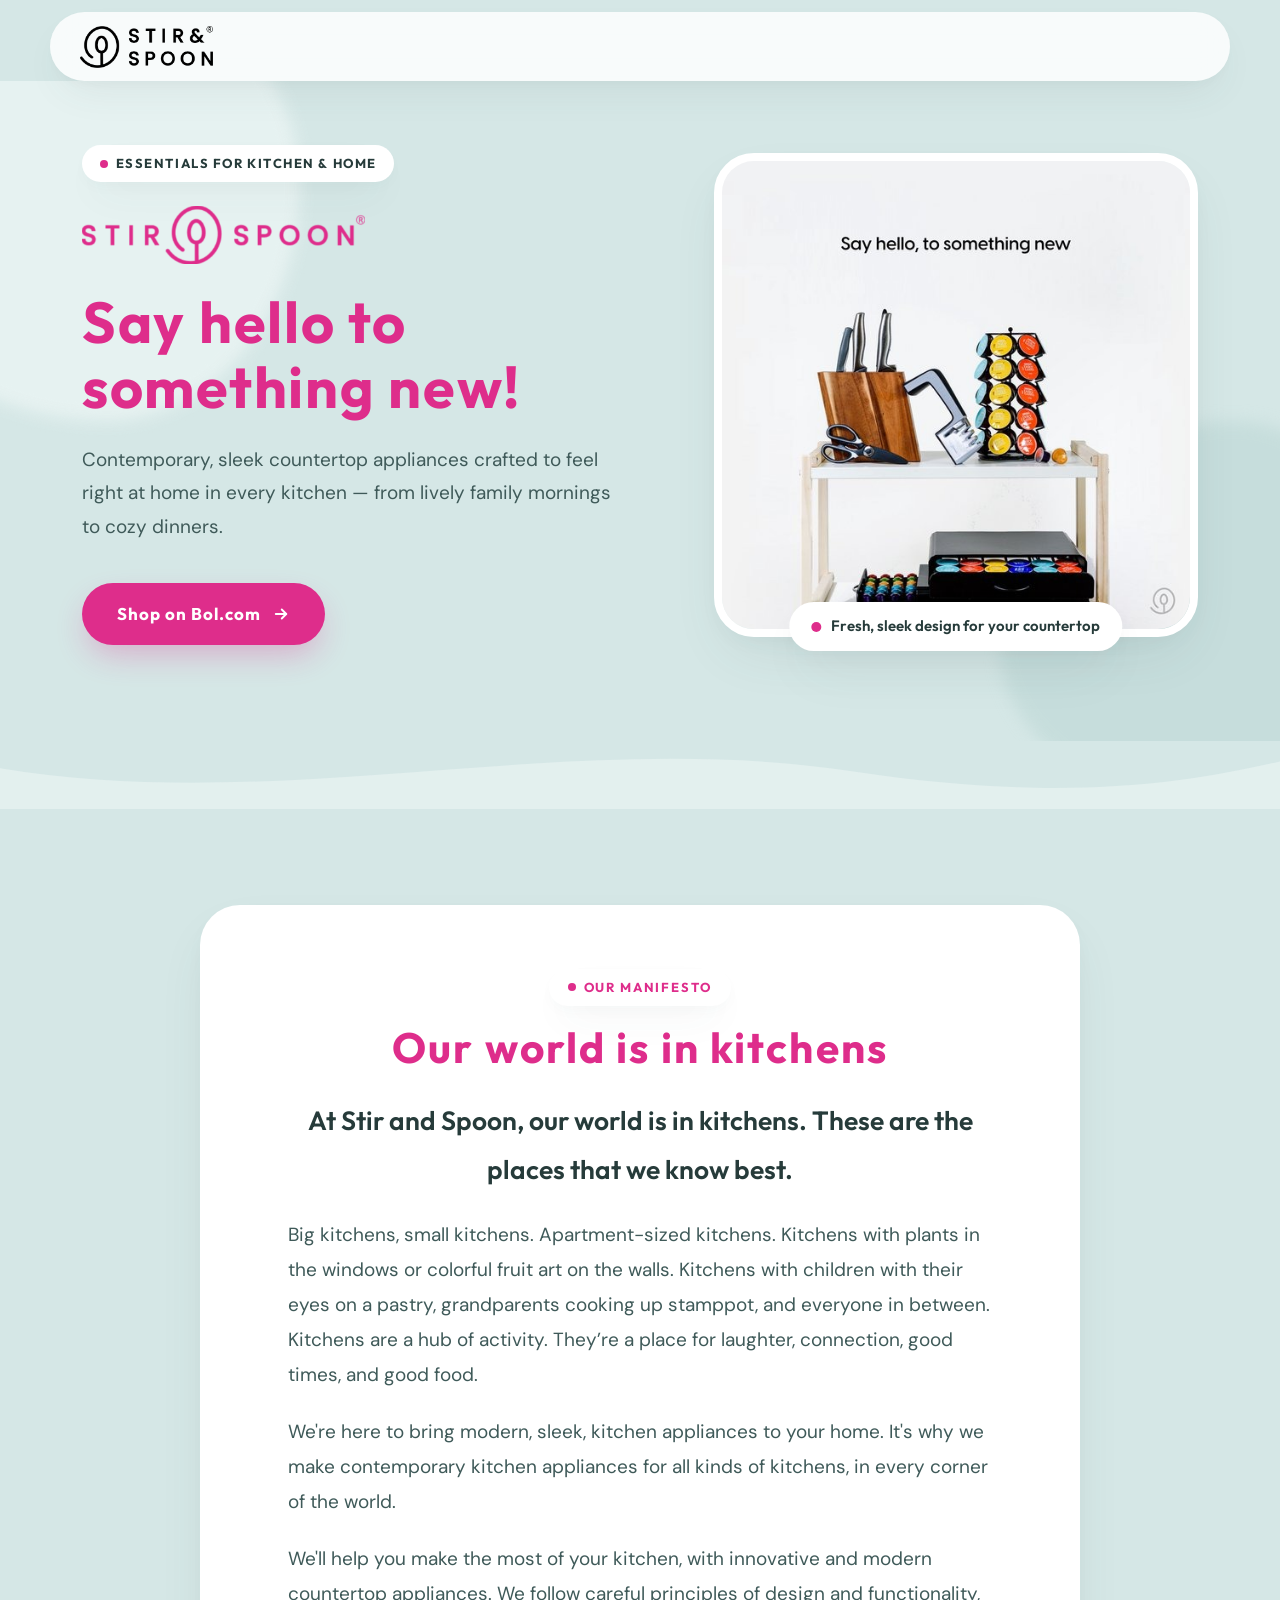
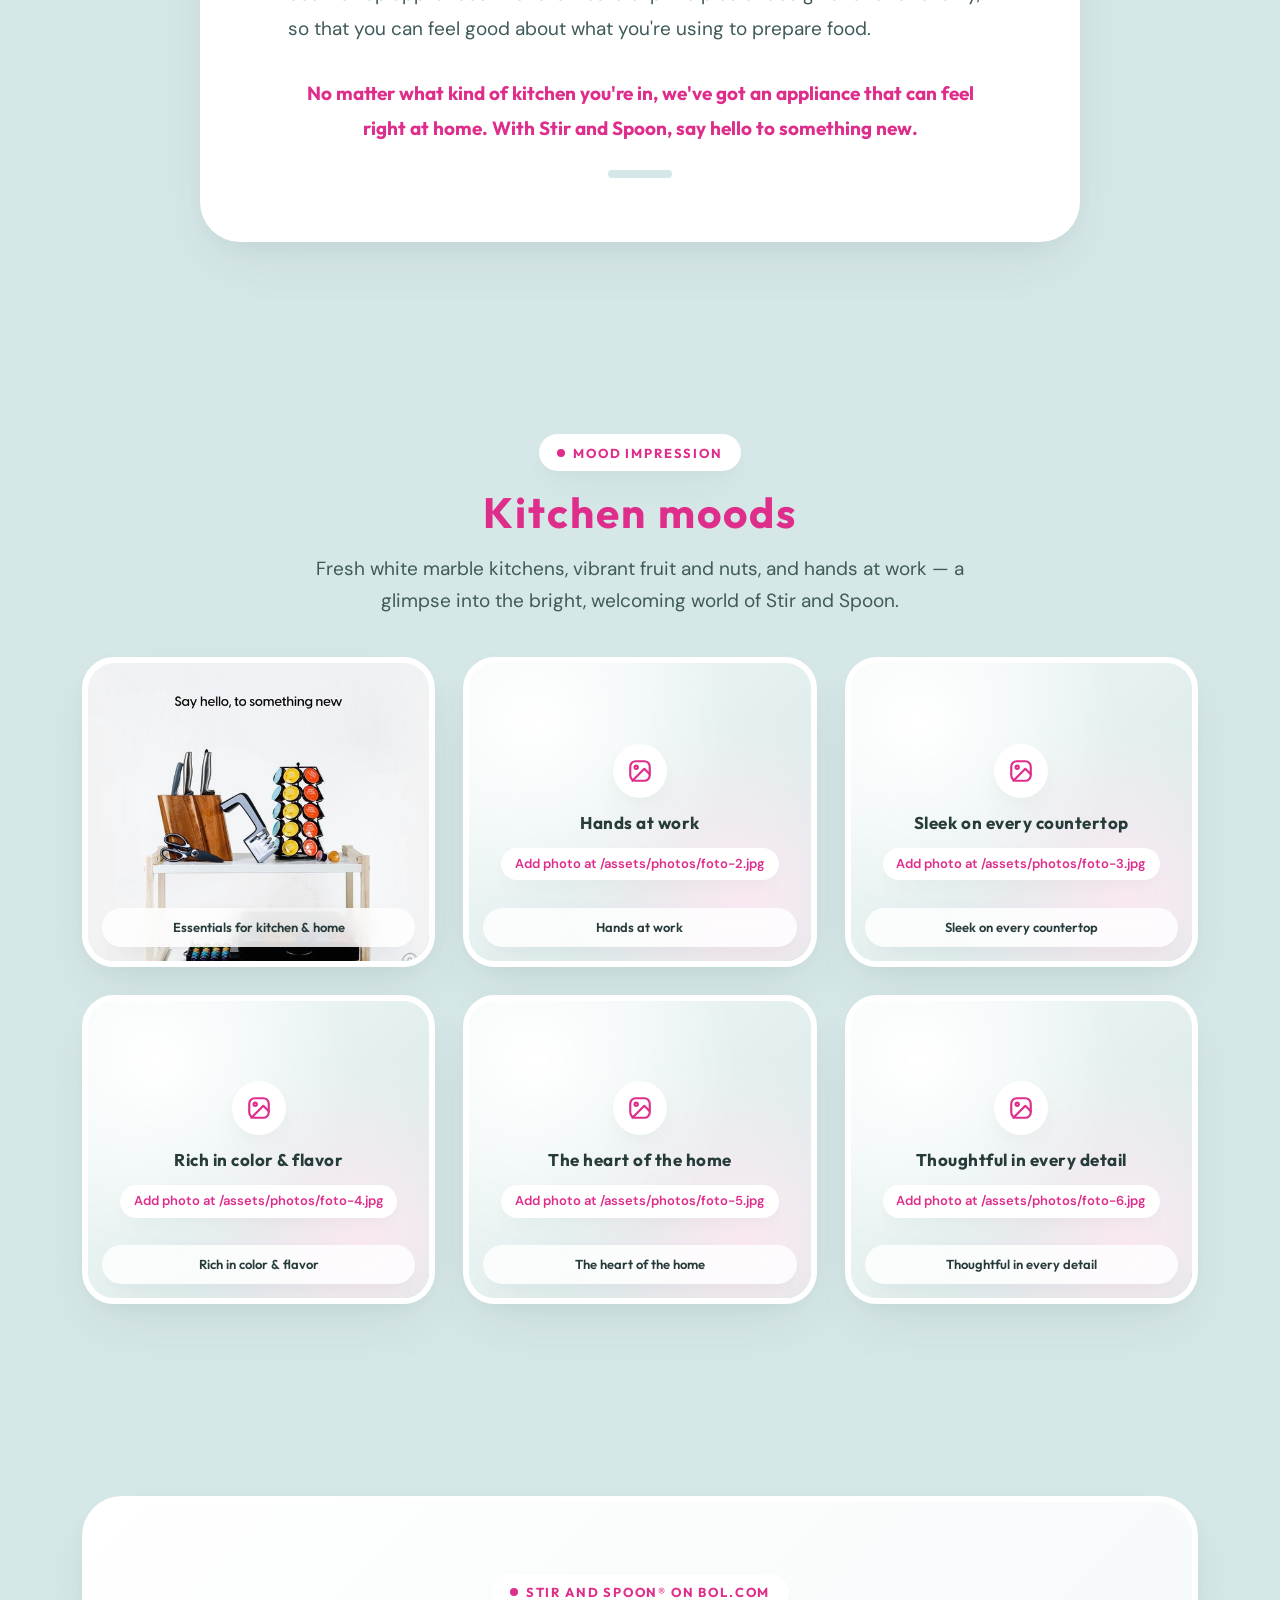
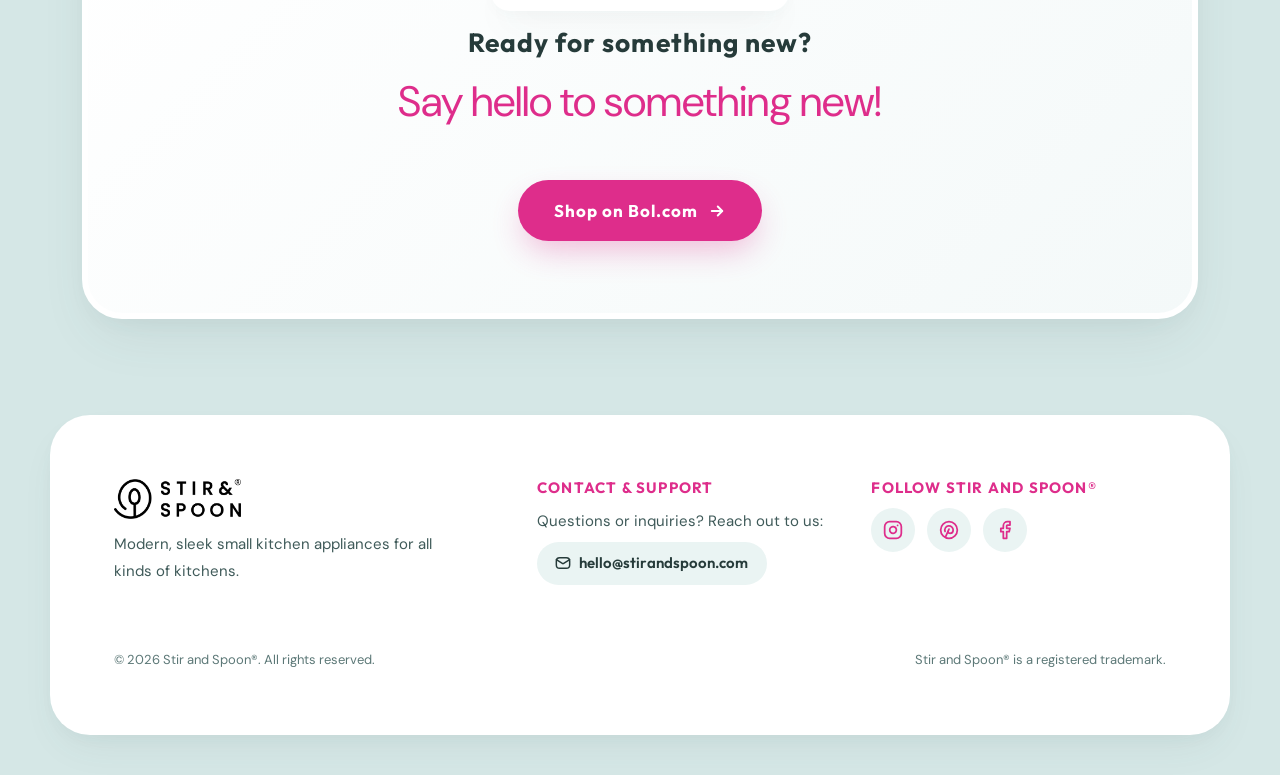
==== index.html @ 63d19459 "Remove Dutch translation and focus on English only" ====
<!DOCTYPE html>
<html lang="en">
<head>
  <meta charset="UTF-8" />
  <meta name="viewport" content="width=device-width, initial-scale=1.0" />

  <!-- SEO Meta Tags -->
  <title>Stir and Spoon® | Say hello to something new!</title>
  <meta
    name="description"
    content="Stir and Spoon® — Essentials for kitchen &amp; home. Say hello to something new! Available on Bol.com."
  />

  <!-- Open Graph / Social Sharing Tags -->
  <meta property="og:type" content="website" />
  <meta property="og:site_name" content="Stir and Spoon®" />
  <meta property="og:title" content="Stir and Spoon® | Say hello to something new!" />
  <meta
    property="og:description"
    content="Essentials for kitchen &amp; home. Say hello to something new!"
  />
  <meta property="og:image" content="assets/photos/foto-1.jpg" />

  <!-- Favicon & App Icons -->
  <link rel="icon" type="image/png" sizes="192x192" href="assets/favicon.png" />
  <link rel="shortcut icon" href="favicon.ico" />
  <link rel="apple-touch-icon" sizes="180x180" href="assets/apple-touch-icon.png" />

  <!-- Google Fonts: Outfit (Geometric Headings & Wordmark) + DM Sans (Body) -->
  <link rel="preconnect" href="https://fonts.googleapis.com" />
  <link rel="preconnect" href="https://fonts.gstatic.com" crossorigin />
  <link
    href="https://fonts.googleapis.com/css2?family=DM+Sans:ital,opsz,wght@0,9..40,400..700;1,9..40,400..600&family=Outfit:wght@500;600;700;800&display=swap"
    rel="stylesheet"
  />

  <!-- Main Stylesheet -->
  <link rel="stylesheet" href="style.css" />
</head>
<body>

  <!-- ========================================================================
       1. HEADER COMPONENT (Shared across all pages)
       - Place your logo file at: /assets/logo.svg
       - To enable the top navigation menu later, add class `has-nav` to <header>
       ======================================================================== -->
  <header class="site-header" id="top">
    <div class="header-bar">
      <!-- Brand Logo (Left) -->
      <a href="index.html" class="brand-logo" aria-label="Stir and Spoon® Home">
        <!-- OFFICIAL LOGO: /assets/logo.svg (and /assets/logo.png) -->
        <img
          src="assets/logo.svg"
          alt="Stir and Spoon®"
          class="brand-logo-img"
          data-logo-img
        />
        <span class="brand-wordmark-fallback" style="display: none;">
          STIR AND SPOON<sup>®</sup>
        </span>
      </a>

      <!-- Hidden-for-now Navigation (Ready to grow: add `.has-nav` to `.site-header`) -->
      <nav class="site-nav" id="site-nav" aria-label="Primary Navigation">
        <a href="#manifesto" class="nav-link" data-i18n="nav.manifesto">Our story</a>
        <a href="#sfeer" class="nav-link" data-i18n="nav.mood">Kitchen moods</a>
        <a href="#assortiment" class="nav-link" data-i18n="nav.range">Our range</a>
      </nav>

      <!-- Optional Mobile Burger (Hidden until `.has-nav` is added on `.site-header`) -->
      <div class="header-actions">
        <button
          type="button"
          class="nav-burger"
          id="nav-burger"
          aria-expanded="false"
          aria-controls="site-nav"
          aria-label="Toggle navigation menu"
          data-i18n-aria="nav.menuToggleLabel"
        >
          <svg width="24" height="24" viewBox="0 0 24 24" fill="none" stroke="currentColor" stroke-width="2.4" stroke-linecap="round">
            <path d="M4 7h16M4 12h16M4 17h16" />
          </svg>
        </button>
      </div>
    </div>
  </header>

  <main>
    <!-- ======================================================================
         2. HERO SECTION COMPONENT
         - Large logo, slogan, supporting copy & Bol.com pill button
         - Hero photo uses /assets/photos/foto-1.jpg
         ====================================================================== -->
    <section class="section hero-section" id="hero">
      <!-- Soft organic pastel blue background blobs -->
      <div class="blob blob-light hero-blob-1" aria-hidden="true"></div>
      <div class="blob blob-deep hero-blob-2" aria-hidden="true"></div>

      <div class="container hero-grid">
        <!-- Hero Text Column -->
        <div class="hero-content reveal">
          <div class="hero-badge">
            <span class="hero-badge-dot" aria-hidden="true"></span>
            <span data-i18n="hero.badge">ESSENTIALS FOR KITCHEN &amp; HOME</span>
          </div>

          <div class="hero-logo-wrap">
            <div class="brand-logo brand-logo--hero">
              <!-- HERO LOGO: /assets/logo-hero.svg (horizontal pink version) -->
              <img
                src="assets/logo-hero.svg"
                alt="Stir and Spoon®"
                class="brand-logo-img"
                data-logo-img
              />
              <span class="brand-wordmark-fallback" style="display: none;">
                STIR AND SPOON<sup>®</sup>
              </span>
            </div>
          </div>

          <h1 class="hero-title" data-i18n="hero.slogan">
            Say hello to something new!
          </h1>

          <p class="hero-supporting" data-i18n="hero.supporting">
            Contemporary, sleek countertop appliances crafted to feel right at home in every kitchen — from lively family mornings to cozy dinners.
          </p>

          <!-- BOL.COM CTA LINK: Edit `SITE_CONFIG.bolUrl` in translations.js -->
          <a
            href="https://www.bol.com/nl/nl/w/alle-artikelen-stir-and-spoon/1664178/"
            target="_blank"
            rel="noopener noreferrer"
            class="btn btn-primary"
            data-bol-link
          >
            <span data-i18n="hero.cta">Shop on Bol.com</span>
            <svg class="btn-icon" viewBox="0 0 24 24" fill="none" stroke="currentColor" stroke-width="2.5" stroke-linecap="round" stroke-linejoin="round" aria-hidden="true">
              <path d="M5 12h14" />
              <path d="m13 6 6 6-6 6" />
            </svg>
          </a>
        </div>

        <!-- Hero Rounded Photo Visual -->
        <div class="hero-visual reveal">
          <figure class="photo-frame hero-photo-frame">
            <!-- PHOTO PLACEHOLDER: /assets/photos/foto-1.jpg -->
            <img
              id="hero-photo-img"
              src="assets/photos/foto-1.jpg"
              alt="Stir and Spoon essentials for kitchen and home: knife block, kitchen scissors, 4-in-1 knife sharpener, and coffee capsule organizers"
              data-i18n-alt="hero.heroPhotoAlt"
            />
          </figure>
          <div class="hero-floating-pill">
            <span class="hero-floating-pill-dot" aria-hidden="true"></span>
            <span data-i18n="hero.visualCaption">Fresh, sleek design for your countertop</span>
          </div>
        </div>
      </div>
    </section>

    <!-- Soft Organic Wave Curve Transition -->
    <div class="wave-divider" aria-hidden="true">
      <svg viewBox="0 0 1440 80" fill="none" preserveAspectRatio="none">
        <path
          d="M0,32 C320,88 640,-16 960,36 C1200,74 1340,48 1440,24 L1440,80 L0,80 Z"
          fill="#EAF4F3"
          opacity="0.7"
        />
      </svg>
    </div>

    <!-- ======================================================================
         3. MANIFESTO SECTION COMPONENT
         - Elegant white rounded card (.card) on pastel blue backdrop
         ====================================================================== -->
    <section class="section manifesto-section" id="manifesto">
      <div class="blob blob-white manifesto-blob" aria-hidden="true"></div>

      <div class="container">
        <article class="card manifesto-card reveal">
          <span class="section-eyebrow" data-i18n="manifesto.eyebrow">Our Manifesto</span>
          <h2 class="section-title" data-i18n="manifesto.title">Our world is in kitchens</h2>

          <div class="manifesto-body">
            <p class="manifesto-lead" data-i18n="manifesto.p1">
              At Stir and Spoon, our world is in kitchens. These are the places that we know best.
            </p>
            <p data-i18n="manifesto.p2">
              Big kitchens, small kitchens. Apartment-sized kitchens. Kitchens with plants in the windows or colorful fruit art on the walls. Kitchens with children with their eyes on a pastry, grandparents cooking up stamppot, and everyone in between. Kitchens are a hub of activity. They’re a place for laughter, connection, good times, and good food.
            </p>
            <p data-i18n="manifesto.p3">
              We're here to bring modern, sleek, kitchen appliances to your home. It's why we make contemporary kitchen appliances for all kinds of kitchens, in every corner of the world.
            </p>
            <p data-i18n="manifesto.p4">
              We'll help you make the most of your kitchen, with innovative and modern countertop appliances. We follow careful principles of design and functionality, so that you can feel good about what you're using to prepare food.
            </p>
            <p class="manifesto-closing" data-i18n="manifesto.p5">
              No matter what kind of kitchen you're in, we've got an appliance that can feel right at home. With Stir and Spoon, say hello to something new.
            </p>
          </div>

          <div class="soft-capsule-divider" aria-hidden="true"></div>
        </article>
      </div>
    </section>

    <!-- ======================================================================
         4. MOOD IMPRESSION SECTION COMPONENT
         - Data-driven photo grid rendered from `moodPhotos` in translations.js
         - Place photos at: /assets/photos/foto-1.jpg through /assets/photos/foto-6.jpg
         ====================================================================== -->
    <section class="section mood-section" id="sfeer">
      <div class="container">
        <div class="section-header reveal">
          <span class="section-eyebrow" data-i18n="mood.eyebrow">Mood Impression</span>
          <h2 class="section-title" data-i18n="mood.title">Kitchen moods</h2>
          <p class="section-subtitle" data-i18n="mood.subtitle">
            Fresh white marble kitchens, vibrant fruit and nuts, and hands at work — a glimpse into the bright, welcoming world of Stir and Spoon.
          </p>
        </div>

        <!-- Populated automatically by script.js using `moodPhotos` in translations.js -->
        <div class="mood-grid" id="mood-grid" aria-live="polite"></div>
      </div>
    </section>

    <!-- ======================================================================
         5. FUTURE SECTION TEMPLATE: OUR RANGE (Commented out)
         - Uncomment this <section> block when you are ready to showcase
           individual kitchen appliances on the page.
         ====================================================================== -->
    <!--
    <section class="section range-section" id="assortiment">
      <div class="container">
        <div class="section-header reveal">
          <span class="section-eyebrow" data-i18n="range.eyebrow">Collection</span>
          <h2 class="section-title" data-i18n="range.title">Our range</h2>
          <p class="section-subtitle" data-i18n="range.subtitle">
            Modern countertop appliances with a soft, timeless look.
          </p>
        </div>

        <div class="range-grid">
          <article class="card card-interactive product-card reveal">
            <div class="photo-frame">
              <img src="assets/photos/product-1.jpg" alt="Stir and Spoon Product 1" loading="lazy" />
            </div>
            <h3 class="product-card-title" data-i18n="range.product1Name">Stir and Spoon Appliance 01</h3>
            <p class="product-card-text" data-i18n="range.product1Text">Compact, powerful, and quiet on any countertop.</p>
            <a href="https://www.bol.com/nl/nl/w/alle-artikelen-stir-and-spoon/1664178/" target="_blank" rel="noopener noreferrer" class="btn btn-primary" data-bol-link>
              <span data-i18n="range.cta">Shop on Bol.com</span>
            </a>
          </article>

          <article class="card card-interactive product-card reveal">
            <div class="photo-frame">
              <img src="assets/photos/product-2.jpg" alt="Stir and Spoon Product 2" loading="lazy" />
            </div>
            <h3 class="product-card-title" data-i18n="range.product2Name">Stir and Spoon Appliance 02</h3>
            <p class="product-card-text" data-i18n="range.product2Text">Designed for everyday ease and fresh ingredients.</p>
            <a href="https://www.bol.com/nl/nl/w/alle-artikelen-stir-and-spoon/1664178/" target="_blank" rel="noopener noreferrer" class="btn btn-primary" data-bol-link>
              <span data-i18n="range.cta">Shop on Bol.com</span>
            </a>
          </article>

          <article class="card card-interactive product-card reveal">
            <div class="photo-frame">
              <img src="assets/photos/product-3.jpg" alt="Stir and Spoon Product 3" loading="lazy" />
            </div>
            <h3 class="product-card-title" data-i18n="range.product3Name">Stir and Spoon Appliance 03</h3>
            <p class="product-card-text" data-i18n="range.product3Text">Sleek form that feels right at home in any kitchen.</p>
            <a href="https://www.bol.com/nl/nl/w/alle-artikelen-stir-and-spoon/1664178/" target="_blank" rel="noopener noreferrer" class="btn btn-primary" data-bol-link>
              <span data-i18n="range.cta">Shop on Bol.com</span>
            </a>
          </article>
        </div>
      </div>
    </section>
    -->

    <!-- ======================================================================
         6. CALL-TO-ACTION (CTA) BAND SECTION COMPONENT
         ====================================================================== -->
    <section class="section cta-section" id="cta">
      <div class="container">
        <div class="cta-card reveal">
          <span class="section-eyebrow" data-i18n="cta.eyebrow">Stir and Spoon® on Bol.com</span>
          <h2 class="cta-title" data-i18n="cta.title">Ready for something new?</h2>
          <p class="cta-slogan font-heading" data-i18n="cta.slogan">Say hello to something new!</p>

          <!-- BOL.COM CTA LINK: Edit `SITE_CONFIG.bolUrl` in translations.js -->
          <a
            href="https://www.bol.com/nl/nl/w/alle-artikelen-stir-and-spoon/1664178/"
            target="_blank"
            rel="noopener noreferrer"
            class="btn btn-primary"
            data-bol-link
          >
            <span data-i18n="cta.button">Shop on Bol.com</span>
            <svg class="btn-icon" viewBox="0 0 24 24" fill="none" stroke="currentColor" stroke-width="2.5" stroke-linecap="round" stroke-linejoin="round" aria-hidden="true">
              <path d="M5 12h14" />
              <path d="m13 6 6 6-6 6" />
            </svg>
          </a>
        </div>
      </div>
    </section>
  </main>

  <!-- ========================================================================
       7. FOOTER COMPONENT (Shared across all pages)
       - Edit contact details & social URLs in `SITE_CONFIG` inside translations.js
       ======================================================================== -->
  <footer class="site-footer">
    <div class="footer-card">
      <div class="footer-grid">
        <!-- Column 1: Logo & Tagline -->
        <div class="footer-brand-col">
          <a href="#top" class="brand-logo brand-logo--footer" aria-label="Stir and Spoon®">
            <!-- OFFICIAL LOGO: /assets/logo.svg (and /assets/logo.png) -->
            <img
              src="assets/logo.svg"
              alt="Stir and Spoon®"
              class="brand-logo-img"
              data-logo-img
            />
            <span class="brand-wordmark-fallback" style="display: none;">
              STIR AND SPOON<sup>®</sup>
            </span>
          </a>
          <p class="footer-tagline" data-i18n="footer.tagline">
            Modern, sleek small kitchen appliances for all kinds of kitchens.
          </p>
        </div>

        <!-- Column 2: Contact Placeholder -->
        <div>
          <h3 class="footer-heading" data-i18n="footer.contactTitle">Contact &amp; Support</h3>
          <p class="footer-contact-text" data-i18n="footer.contactPlaceholder">
            Questions or inquiries? Reach out to us:
          </p>
          <!-- CONTACT PLACEHOLDER: Edit `SITE_CONFIG.contactEmail` in translations.js -->
          <a href="mailto:hello@stirandspoon.com" class="footer-email-pill" id="footer-email-link">
            <svg width="16" height="16" viewBox="0 0 24 24" fill="none" stroke="currentColor" stroke-width="2.2" stroke-linecap="round" stroke-linejoin="round" aria-hidden="true">
              <rect x="2" y="4" width="20" height="16" rx="5" />
              <path d="m22 7-8.97 5.7a1.94 1.94 0 0 1-2.06 0L2 7" />
            </svg>
            <span id="footer-email-text">hello@stirandspoon.com</span>
          </a>
        </div>

        <!-- Column 3: Social Media Icons (Instagram, Pinterest, Facebook) -->
        <div>
          <h3 class="footer-heading" data-i18n="footer.socialTitle">Follow Stir and Spoon®</h3>
          <div class="social-list">
            <!-- Instagram -->
            <a
              href="#"
              class="social-link"
              data-social="instagram"
              aria-label="Stir and Spoon® on Instagram"
            >
              <svg width="20" height="20" viewBox="0 0 24 24" fill="none" stroke="currentColor" stroke-width="2.1" stroke-linecap="round" stroke-linejoin="round" aria-hidden="true">
                <rect x="2" y="2" width="20" height="20" rx="6" ry="6" />
                <path d="M16 11.37A4 4 0 1 1 12.63 8 4 4 0 0 1 16 11.37z" />
                <line x1="17.5" y1="6.5" x2="17.51" y2="6.5" />
              </svg>
            </a>

            <!-- Pinterest -->
            <a
              href="#"
              class="social-link"
              data-social="pinterest"
              aria-label="Stir and Spoon® on Pinterest"
            >
              <svg width="20" height="20" viewBox="0 0 24 24" fill="none" stroke="currentColor" stroke-width="2.1" stroke-linecap="round" stroke-linejoin="round" aria-hidden="true">
                <circle cx="12" cy="12" r="10" />
                <path d="M8 20l4-9" />
                <path d="M10.7 14c.437 1.263 1.43 2 2.55 2c2.071 0 3.75-1.554 3.75-4a5 5 0 1 0-9.7 1.7" />
              </svg>
            </a>

            <!-- Facebook -->
            <a
              href="#"
              class="social-link"
              data-social="facebook"
              aria-label="Stir and Spoon® on Facebook"
            >
              <svg width="20" height="20" viewBox="0 0 24 24" fill="none" stroke="currentColor" stroke-width="2.1" stroke-linecap="round" stroke-linejoin="round" aria-hidden="true">
                <path d="M18 2h-3a5 5 0 0 0-5 5v3H7v4h3v8h4v-8h3l1-4h-4V7a1 1 0 0 1 1-1h3z" />
              </svg>
            </a>
          </div>
        </div>
      </div>

      <div class="footer-bottom">
        <span data-i18n="footer.copyright">© 2026 Stir and Spoon®. All rights reserved.</span>
        <span data-i18n="footer.trademark">Stir and Spoon® is a registered trademark.</span>
      </div>
    </div>
  </footer>

  <!-- Translations & Site Data Config -->
  <script src="translations.js"></script>
  <!-- Main Application Script -->
  <script src="script.js"></script>
</body>
</html>
---- style.css ----
/**
 * ============================================================================
 * STIR & SPOON® — Main Stylesheet (style.css)
 * ============================================================================
 * Table of Contents:
 * 1. VARIABLES (:root Design System)
 * 2. BASE & RESET (Typography, Accessibility, Motion)
 * 3. LAYOUT & UTILITIES (.container, .section, Wave Transitions)
 * 4. REUSABLE COMPONENTS (.btn, .card, .photo-frame, .blob, Logo Wordmark)
 * 5. SECTIONS
 *    5.1 Header & Language Switch (Reusable)
 *    5.2 Hero Section
 *    5.3 Manifesto Section
 *    5.4 Mood Impression (Sfeerimpressie) Section
 *    5.5 Assortiment / Product Range Section (Future-ready Template)
 *    5.6 Call-to-Action (CTA) Band Section
 *    5.7 Footer (Reusable)
 * ============================================================================
 */

/* ============================================================================
   1. VARIABLES (:root Design System)
   ============================================================================ */
:root {
  /* Brand Colors */
  --color-pastel-blue: #D5E7E6;
  --color-pastel-blue-light: #EAF4F3;
  --color-pastel-blue-lighter: #F4F9F9;
  --color-pastel-blue-deep: #BBD6D4;
  --color-pastel-blue-dark: #9EC2C0;

  --color-pink: #DE2D8B;
  --color-pink-hover: #C62279;
  --color-pink-soft: #FCEAF3;
  --color-pink-glow: rgba(222, 45, 139, 0.22);

  --color-white: #FFFFFF;
  --color-white-glass: rgba(255, 255, 255, 0.82);
  --color-text: #3F5A59;
  --color-text-dark: #263B3A;
  --color-text-muted: #5C7877;

  /* Typography */
  --font-heading: 'Outfit', -apple-system, BlinkMacSystemFont, 'Segoe UI', sans-serif;
  --font-body: 'DM Sans', -apple-system, BlinkMacSystemFont, 'Segoe UI', sans-serif;

  --fs-xs: 0.8125rem;
  --fs-sm: 0.9375rem;
  --fs-base: 1.0625rem;
  --fs-md: 1.1875rem;
  --fs-lg: clamp(1.35rem, 2.2vw, 1.65rem);
  --fs-xl: clamp(1.85rem, 3.5vw, 2.65rem);
  --fs-hero: clamp(2.25rem, 5vw, 3.6rem);

  /* Logo Sizing (Standard stacked logo in header/footer, horizontal pink logo in hero) */
  --logo-height-header: 42px;
  --logo-height-hero: 58px;
  --logo-height-footer: 40px;

  /* Spacing Scale */
  --space-xs: 0.5rem;
  --space-sm: 1rem;
  --space-md: 1.5rem;
  --space-lg: 2.5rem;
  --space-xl: 4rem;
  --space-2xl: 6rem;

  /* Soft & Rounded Radii (NO sharp edges anywhere) */
  --radius-sm: 18px;
  --radius-md: 24px;
  --radius-lg: 32px;
  --radius-xl: 40px;
  --radius-pill: 9999px;

  /* Diffused, Soft Shadows */
  --shadow-soft: 0 18px 42px -12px rgba(63, 90, 89, 0.09), 0 6px 18px -6px rgba(63, 90, 89, 0.05);
  --shadow-card: 0 24px 56px -14px rgba(63, 90, 89, 0.11), 0 8px 24px -8px rgba(63, 90, 89, 0.06);
  --shadow-hover: 0 28px 64px -12px rgba(63, 90, 89, 0.16), 0 10px 28px -8px rgba(63, 90, 89, 0.08);
  --shadow-pink: 0 14px 32px -6px rgba(222, 45, 139, 0.32);
  --shadow-pink-hover: 0 20px 38px -6px rgba(222, 45, 139, 0.42);

  /* Layout & Transitions */
  --container-max: 1180px;
  --transition-fast: 0.22s cubic-bezier(0.22, 1, 0.36, 1);
  --transition-smooth: 0.4s cubic-bezier(0.22, 1, 0.36, 1);
}

/* ============================================================================
   2. BASE & RESET (Typography, Accessibility, Motion)
   ============================================================================ */
*,
*::before,
*::after {
  box-sizing: border-box;
  margin: 0;
  padding: 0;
}

html {
  scroll-behavior: smooth;
  font-size: 16px;
  background-color: var(--color-pastel-blue);
  color: var(--color-text);
  -webkit-font-smoothing: antialiased;
  -moz-osx-font-smoothing: grayscale;
}

body {
  font-family: var(--font-body);
  font-size: var(--fs-base);
  line-height: 1.75;
  background-color: var(--color-pastel-blue);
  color: var(--color-text);
  overflow-x: hidden;
  position: relative;
  min-height: 100vh;
}

img,
svg {
  max-width: 100%;
  display: block;
}

a {
  color: inherit;
  text-decoration: none;
  border-radius: var(--radius-pill);
  transition: color var(--transition-fast), background-color var(--transition-fast), transform var(--transition-fast), box-shadow var(--transition-fast);
}

button {
  font-family: inherit;
  border: none;
  background: none;
  cursor: pointer;
  border-radius: var(--radius-pill);
}

ul {
  list-style: none;
}

/* Accessible Focus States (Always soft & rounded) */
:focus-visible {
  outline: 3px solid var(--color-pink);
  outline-offset: 4px;
  border-radius: var(--radius-pill);
}

/* Headings with wide geometric letter-spacing */
h1,
h2,
h3,
h4 {
  font-family: var(--font-heading);
  color: var(--color-text-dark);
  letter-spacing: 0.04em;
  line-height: 1.22;
  font-weight: 700;
}

/* Scroll Reveal Animations */
.reveal {
  opacity: 0;
  transform: translateY(24px);
  transition: opacity 0.7s cubic-bezier(0.22, 1, 0.36, 1), transform 0.7s cubic-bezier(0.22, 1, 0.36, 1);
}

.reveal.is-visible {
  opacity: 1;
  transform: translateY(0);
}

@media (prefers-reduced-motion: reduce) {
  html {
    scroll-behavior: auto;
  }

  *,
  *::before,
  *::after {
    animation-duration: 0.01ms !important;
    animation-iteration-count: 1 !important;
    transition-duration: 0.01ms !important;
  }

  .reveal {
    opacity: 1;
    transform: none;
  }
}

/* ============================================================================
   3. LAYOUT & UTILITIES (.container, .section, Wave Transitions)
   ============================================================================ */
.container {
  width: 100%;
  max-width: var(--container-max);
  margin: 0 auto;
  padding: 0 1.25rem;
}

@media (min-width: 768px) {
  .container {
    padding: 0 2rem;
  }
}

.section {
  position: relative;
  padding: var(--space-xl) 0;
  z-index: 1;
}

@media (min-width: 768px) {
  .section {
    padding: var(--space-2xl) 0;
  }
}

.section-header {
  text-align: center;
  max-width: 680px;
  margin: 0 auto var(--space-lg);
}

.section-eyebrow {
  display: inline-flex;
  align-items: center;
  gap: 0.5rem;
  font-family: var(--font-heading);
  font-size: var(--fs-xs);
  font-weight: 700;
  letter-spacing: 0.14em;
  text-transform: uppercase;
  color: var(--color-pink);
  background-color: var(--color-white);
  padding: 0.45rem 1.15rem;
  border-radius: var(--radius-pill);
  box-shadow: var(--shadow-soft);
  margin-bottom: 1rem;
}

.section-eyebrow::before {
  content: '';
  width: 8px;
  height: 8px;
  border-radius: var(--radius-pill);
  background-color: var(--color-pink);
}

.section-title {
  font-size: var(--fs-xl);
  color: var(--color-pink);
  margin-bottom: 0.85rem;
  letter-spacing: 0.05em;
}

.section-subtitle {
  font-size: var(--fs-md);
  color: var(--color-text);
  line-height: 1.7;
}

/* Soft Curved Wave Section Transitions (No sharp lines) */
.wave-divider {
  width: 100%;
  overflow: hidden;
  line-height: 0;
  pointer-events: none;
  user-select: none;
}

.wave-divider svg {
  width: 100%;
  height: 44px;
}

@media (min-width: 768px) {
  .wave-divider svg {
    height: 68px;
  }
}

/* ============================================================================
   4. REUSABLE COMPONENTS (.btn, .card, .photo-frame, .blob, Logo Wordmark)
   ============================================================================ */

/* 4.1 Buttons (.btn) — Always pill-shaped */
.btn {
  display: inline-flex;
  align-items: center;
  justify-content: center;
  gap: 0.65rem;
  font-family: var(--font-heading);
  font-size: var(--fs-base);
  font-weight: 700;
  letter-spacing: 0.06em;
  padding: 1rem 2.2rem;
  border-radius: var(--radius-pill);
  transition: transform var(--transition-fast), box-shadow var(--transition-fast), background-color var(--transition-fast);
  text-align: center;
  white-space: nowrap;
}

.btn-primary {
  background-color: var(--color-pink);
  color: var(--color-white);
  box-shadow: var(--shadow-pink);
}

.btn-primary:hover {
  background-color: var(--color-pink-hover);
  transform: translateY(-3px);
  box-shadow: var(--shadow-pink-hover);
}

.btn-primary:active {
  transform: translateY(-1px);
}

.btn-white {
  background-color: var(--color-white);
  color: var(--color-pink);
  box-shadow: var(--shadow-soft);
}

.btn-white:hover {
  background-color: var(--color-pastel-blue-lighter);
  transform: translateY(-3px);
  box-shadow: var(--shadow-hover);
}

.btn-icon {
  width: 18px;
  height: 18px;
  transition: transform var(--transition-fast);
}

.btn:hover .btn-icon {
  transform: translateX(3px);
}

/* 4.2 Cards (.card) — Generous 28-32px border-radius & soft shadow */
.card {
  background-color: var(--color-white);
  border-radius: var(--radius-lg);
  padding: var(--space-lg);
  box-shadow: var(--shadow-card);
  transition: transform var(--transition-smooth), box-shadow var(--transition-smooth);
}

@media (min-width: 768px) {
  .card {
    padding: var(--space-xl);
  }
}

.card-interactive:hover {
  transform: translateY(-5px);
  box-shadow: var(--shadow-hover);
}

/* 4.3 Rounded Photo Frames (.photo-frame) */
.photo-frame {
  position: relative;
  border-radius: var(--radius-lg);
  overflow: hidden;
  background: linear-gradient(145deg, var(--color-white) 0%, var(--color-pastel-blue-light) 55%, var(--color-pastel-blue-deep) 100%);
  box-shadow: var(--shadow-card);
  border: 6px solid var(--color-white);
  transition: transform var(--transition-smooth), box-shadow var(--transition-smooth);
}

.photo-frame:hover {
  transform: translateY(-6px);
  box-shadow: var(--shadow-hover);
}

.photo-frame img {
  width: 100%;
  height: 100%;
  object-fit: cover;
  border-radius: calc(var(--radius-lg) - 6px);
  transition: transform 0.6s cubic-bezier(0.22, 1, 0.36, 1);
}

.photo-frame:hover img {
  transform: scale(1.04);
}

/* Soft Pastel Placeholder inside .photo-frame until real photos are added */
.photo-placeholder {
  width: 100%;
  height: 100%;
  min-height: 240px;
  display: flex;
  flex-direction: column;
  align-items: center;
  justify-content: center;
  text-align: center;
  padding: var(--space-md);
  background:
    radial-gradient(circle at 20% 20%, var(--color-white) 0%, transparent 55%),
    radial-gradient(circle at 80% 80%, var(--color-pink-soft) 0%, transparent 50%),
    linear-gradient(135deg, var(--color-pastel-blue-lighter) 0%, var(--color-pastel-blue) 100%);
  color: var(--color-text);
  gap: 0.65rem;
}

.photo-placeholder-icon {
  width: 54px;
  height: 54px;
  border-radius: var(--radius-pill);
  background-color: var(--color-white);
  color: var(--color-pink);
  display: flex;
  align-items: center;
  justify-content: center;
  box-shadow: var(--shadow-soft);
}

.photo-placeholder-title {
  font-family: var(--font-heading);
  font-weight: 700;
  font-size: var(--fs-base);
  color: var(--color-text-dark);
  letter-spacing: 0.03em;
}

.photo-placeholder-path {
  display: inline-block;
  font-size: var(--fs-xs);
  color: var(--color-pink);
  background-color: var(--color-white);
  padding: 0.3rem 0.85rem;
  border-radius: var(--radius-pill);
  font-weight: 600;
  box-shadow: var(--shadow-soft);
}

/* 4.4 Soft Organic Background Blobs (.blob) */
.blob {
  position: absolute;
  border-radius: 62% 38% 46% 54% / 60% 44% 56% 40%;
  filter: blur(8px);
  z-index: -1;
  pointer-events: none;
  user-select: none;
}

.blob-light {
  background-color: var(--color-pastel-blue-light);
  opacity: 0.85;
}

.blob-deep {
  background-color: var(--color-pastel-blue-deep);
  opacity: 0.55;
}

.blob-white {
  background-color: var(--color-white);
  opacity: 0.65;
}

/* 4.5 Brand Logo & Automatic Wordmark Fallback */
.brand-logo {
  display: inline-flex;
  align-items: center;
  gap: 0.5rem;
  text-decoration: none;
}

.brand-logo-img {
  width: auto;
  height: var(--logo-height-header);
  object-fit: contain;
}

.brand-logo--hero .brand-logo-img {
  height: var(--logo-height-hero);
}

.brand-logo--footer .brand-logo-img {
  height: var(--logo-height-footer);
}

/* Shown automatically when /assets/logo.svg is not present yet */
.brand-wordmark-fallback {
  font-family: var(--font-heading);
  font-weight: 800;
  letter-spacing: 0.14em;
  text-transform: uppercase;
  color: var(--color-pink);
  font-size: 1.25rem;
  line-height: 1.1;
  display: inline-flex;
  align-items: flex-start;
}

.brand-wordmark-fallback sup {
  font-size: 0.65em;
  font-weight: 700;
  margin-left: 0.12em;
  line-height: 1;
}

.brand-logo--hero .brand-wordmark-fallback {
  font-size: clamp(1.75rem, 3.8vw, 2.5rem);
  letter-spacing: 0.16em;
}

.brand-logo--footer .brand-wordmark-fallback {
  font-size: 1.2rem;
}

/* ============================================================================
   5. SECTIONS
   ============================================================================ */

/* ----------------------------------------------------------------------------
   5.1 Header & Language Switch (Shared, Reusable Component)
   ---------------------------------------------------------------------------- */
.site-header {
  position: sticky;
  top: 0.75rem;
  z-index: 100;
  padding: 0 1rem;
  margin-top: 0.75rem;
}

.header-bar {
  max-width: var(--container-max);
  margin: 0 auto;
  background-color: var(--color-white-glass);
  backdrop-filter: blur(14px);
  -webkit-backdrop-filter: blur(14px);
  border-radius: var(--radius-pill);
  padding: 0.75rem 1.25rem;
  display: flex;
  align-items: center;
  justify-content: space-between;
  gap: 1rem;
  box-shadow: var(--shadow-soft);
}

@media (min-width: 768px) {
  .header-bar {
    padding: 0.85rem 1.85rem;
  }
}

/* Future-Ready Navigation (Hidden for now; add `.has-nav` on `.site-header` to show) */
.site-nav,
.nav-burger {
  display: none;
}

.site-header.has-nav .site-nav {
  display: flex;
  align-items: center;
  gap: 1.5rem;
}

.nav-link {
  font-family: var(--font-heading);
  font-size: var(--fs-sm);
  font-weight: 600;
  letter-spacing: 0.05em;
  color: var(--color-text-dark);
  padding: 0.45rem 0.95rem;
  border-radius: var(--radius-pill);
}

.nav-link:hover {
  background-color: var(--color-pastel-blue-light);
  color: var(--color-pink);
}

.header-actions {
  display: flex;
  align-items: center;
  gap: 0.75rem;
}

/* NL | EN Pill Language Switch */
.lang-switch {
  display: inline-flex;
  align-items: center;
  background-color: var(--color-pastel-blue-light);
  padding: 0.25rem;
  border-radius: var(--radius-pill);
  gap: 0.2rem;
}

.lang-btn {
  font-family: var(--font-heading);
  font-size: var(--fs-xs);
  font-weight: 700;
  letter-spacing: 0.08em;
  color: var(--color-text);
  padding: 0.4rem 0.85rem;
  border-radius: var(--radius-pill);
  transition: background-color var(--transition-fast), color var(--transition-fast), box-shadow var(--transition-fast);
}

.lang-btn:hover {
  color: var(--color-pink);
}

.lang-btn.is-active {
  background-color: var(--color-pink);
  color: var(--color-white);
  box-shadow: 0 4px 12px rgba(222, 45, 139, 0.28);
}

/* ----------------------------------------------------------------------------
   5.2 Hero Section
   ---------------------------------------------------------------------------- */
.hero-section {
  position: relative;
  padding: var(--space-lg) 0 var(--space-xl);
  overflow: hidden;
}

@media (min-width: 960px) {
  .hero-section {
    padding: var(--space-xl) 0 var(--space-2xl);
  }
}

.hero-blob-1 {
  width: 420px;
  height: 420px;
  top: -80px;
  left: -120px;
}

.hero-blob-2 {
  width: 380px;
  height: 380px;
  bottom: -60px;
  right: -100px;
}

.hero-grid {
  display: grid;
  grid-template-columns: 1fr;
  gap: var(--space-lg);
  align-items: center;
}

@media (min-width: 960px) {
  .hero-grid {
    grid-template-columns: 1.08fr 0.92fr;
    gap: var(--space-xl);
  }
}

.hero-content {
  text-align: center;
  display: flex;
  flex-direction: column;
  align-items: center;
}

@media (min-width: 960px) {
  .hero-content {
    text-align: left;
    align-items: flex-start;
  }
}

.hero-logo-wrap {
  margin-bottom: var(--space-sm);
}

.hero-badge {
  display: inline-flex;
  align-items: center;
  gap: 0.5rem;
  background-color: var(--color-white);
  color: var(--color-text-dark);
  font-family: var(--font-heading);
  font-size: var(--fs-xs);
  font-weight: 700;
  letter-spacing: 0.12em;
  text-transform: uppercase;
  padding: 0.45rem 1.1rem;
  border-radius: var(--radius-pill);
  box-shadow: var(--shadow-soft);
  margin-bottom: var(--space-md);
}

.hero-badge-dot {
  width: 8px;
  height: 8px;
  border-radius: var(--radius-pill);
  background-color: var(--color-pink);
}

.hero-title {
  font-size: var(--fs-hero);
  color: var(--color-pink);
  letter-spacing: 0.03em;
  margin-bottom: var(--space-md);
  line-height: 1.12;
}

.hero-supporting {
  font-size: var(--fs-md);
  color: var(--color-text);
  max-width: 540px;
  margin-bottom: var(--space-lg);
}

/* Hero Rounded Visual Showcase */
.hero-visual {
  position: relative;
}

.hero-photo-frame {
  aspect-ratio: 1 / 1;
  max-width: 500px;
  margin: 0 auto;
  border-radius: var(--radius-xl);
  border-width: 8px;
}

.hero-floating-pill {
  position: absolute;
  bottom: -14px;
  left: 50%;
  transform: translateX(-50%);
  background-color: var(--color-white);
  color: var(--color-text-dark);
  padding: 0.7rem 1.4rem;
  border-radius: var(--radius-pill);
  box-shadow: var(--shadow-card);
  display: inline-flex;
  align-items: center;
  gap: 0.6rem;
  font-family: var(--font-heading);
  font-size: var(--fs-sm);
  font-weight: 600;
  white-space: nowrap;
}

.hero-floating-pill-dot {
  width: 10px;
  height: 10px;
  border-radius: var(--radius-pill);
  background-color: var(--color-pink);
}

/* ----------------------------------------------------------------------------
   5.3 Manifesto Section
   ---------------------------------------------------------------------------- */
.manifesto-section {
  position: relative;
}

.manifesto-blob {
  width: 480px;
  height: 480px;
  top: 50%;
  left: 50%;
  transform: translate(-50%, -50%);
}

.manifesto-card {
  max-width: 880px;
  margin: 0 auto;
  border-radius: var(--radius-xl);
  text-align: center;
  position: relative;
  overflow: hidden;
}

.manifesto-body {
  display: flex;
  flex-direction: column;
  gap: 1.35rem;
  font-size: var(--fs-md);
  color: var(--color-text);
  line-height: 1.85;
  text-align: left;
  margin-top: var(--space-md);
}

@media (min-width: 768px) {
  .manifesto-body {
    padding: 0 var(--space-md);
  }
}

.manifesto-lead {
  font-family: var(--font-heading);
  font-size: var(--fs-lg);
  font-weight: 600;
  color: var(--color-text-dark);
  text-align: center;
}

.manifesto-closing {
  font-family: var(--font-heading);
  font-weight: 700;
  color: var(--color-pink);
  text-align: center;
  padding-top: 0.5rem;
}

/* Soft rounded decorative capsule at bottom of manifesto */
.soft-capsule-divider {
  width: 64px;
  height: 8px;
  border-radius: var(--radius-pill);
  background-color: var(--color-pastel-blue);
  margin: var(--space-md) auto 0;
}

/* ----------------------------------------------------------------------------
   5.4 Mood Impression (Sfeerimpressie) Section
   ---------------------------------------------------------------------------- */
.mood-section {
  position: relative;
}

/* Mobile: 2 columns (or horizontal touch scroll on very small viewports); Desktop: 3x2 grid */
.mood-grid {
  display: grid;
  grid-template-columns: repeat(2, 1fr);
  gap: 1rem;
}

@media (min-width: 640px) {
  .mood-grid {
    gap: 1.5rem;
  }
}

@media (min-width: 960px) {
  .mood-grid {
    grid-template-columns: repeat(3, 1fr);
    gap: 1.75rem;
  }
}

.mood-item {
  aspect-ratio: 4 / 3.5;
  position: relative;
}

.mood-caption-pill {
  position: absolute;
  bottom: 14px;
  left: 14px;
  right: 14px;
  background-color: var(--color-white-glass);
  backdrop-filter: blur(10px);
  -webkit-backdrop-filter: blur(10px);
  padding: 0.5rem 1rem;
  border-radius: var(--radius-pill);
  font-family: var(--font-heading);
  font-size: var(--fs-xs);
  font-weight: 600;
  color: var(--color-text-dark);
  text-align: center;
  box-shadow: var(--shadow-soft);
}

/* ----------------------------------------------------------------------------
   5.5 Assortiment / Product Range Section (Future-Ready Template)
   ---------------------------------------------------------------------------- */
.range-grid {
  display: grid;
  grid-template-columns: 1fr;
  gap: 1.75rem;
}

@media (min-width: 768px) {
  .range-grid {
    grid-template-columns: repeat(3, 1fr);
  }
}

.product-card {
  display: flex;
  flex-direction: column;
  gap: 1.15rem;
  text-align: center;
  align-items: center;
}

.product-card .photo-frame {
  width: 100%;
  aspect-ratio: 1 / 1;
}

.product-card-title {
  font-size: var(--fs-lg);
  color: var(--color-text-dark);
}

.product-card-text {
  font-size: var(--fs-sm);
  color: var(--color-text);
}

/* ----------------------------------------------------------------------------
   5.6 Call-to-Action (CTA) Band Section
   ---------------------------------------------------------------------------- */
.cta-section {
  padding-bottom: var(--space-2xl);
}

.cta-card {
  background: linear-gradient(135deg, var(--color-white) 0%, var(--color-pastel-blue-lighter) 100%);
  border-radius: var(--radius-xl);
  padding: var(--space-xl) var(--space-md);
  text-align: center;
  box-shadow: var(--shadow-card);
  border: 6px solid var(--color-white);
  position: relative;
  overflow: hidden;
}

@media (min-width: 768px) {
  .cta-card {
    padding: 4.5rem var(--space-xl);
  }
}

.cta-title {
  font-size: var(--fs-lg);
  color: var(--color-text-dark);
  margin-bottom: 0.4rem;
}

.cta-slogan {
  font-size: var(--fs-xl);
  color: var(--color-pink);
  margin-bottom: var(--space-lg);
}

/* ----------------------------------------------------------------------------
   5.7 Footer (Shared, Reusable Component)
   ---------------------------------------------------------------------------- */
.site-footer {
  padding: 0 1rem var(--space-lg);
}

.footer-card {
  max-width: var(--container-max);
  margin: 0 auto;
  background-color: var(--color-white);
  border-radius: var(--radius-xl);
  padding: var(--space-xl) var(--space-md);
  box-shadow: var(--shadow-soft);
}

@media (min-width: 768px) {
  .footer-card {
    padding: var(--space-xl);
  }
}

.footer-grid {
  display: grid;
  grid-template-columns: 1fr;
  gap: var(--space-lg);
  text-align: center;
  align-items: start;
}

@media (min-width: 768px) {
  .footer-grid {
    grid-template-columns: 1.3fr 1fr 1fr;
    text-align: left;
  }
}

.footer-brand-col {
  display: flex;
  flex-direction: column;
  align-items: center;
  gap: 0.75rem;
}

@media (min-width: 768px) {
  .footer-brand-col {
    align-items: flex-start;
  }
}

.footer-tagline {
  font-size: var(--fs-sm);
  color: var(--color-text);
  max-width: 320px;
}

.footer-heading {
  font-family: var(--font-heading);
  font-size: var(--fs-sm);
  font-weight: 700;
  letter-spacing: 0.08em;
  text-transform: uppercase;
  color: var(--color-pink);
  margin-bottom: 0.65rem;
}

.footer-contact-text {
  font-size: var(--fs-sm);
  color: var(--color-text);
  margin-bottom: 0.5rem;
}

.footer-email-pill {
  display: inline-flex;
  align-items: center;
  gap: 0.5rem;
  background-color: var(--color-pastel-blue-light);
  color: var(--color-text-dark);
  font-family: var(--font-heading);
  font-size: var(--fs-sm);
  font-weight: 600;
  padding: 0.5rem 1.15rem;
  border-radius: var(--radius-pill);
}

.footer-email-pill:hover {
  background-color: var(--color-pink);
  color: var(--color-white);
  transform: translateY(-2px);
}

.social-list {
  display: inline-flex;
  align-items: center;
  justify-content: center;
  gap: 0.75rem;
}

@media (min-width: 768px) {
  .social-list {
    justify-content: flex-start;
  }
}

.social-link {
  width: 44px;
  height: 44px;
  border-radius: var(--radius-pill);
  background-color: var(--color-pastel-blue-light);
  color: var(--color-pink);
  display: inline-flex;
  align-items: center;
  justify-content: center;
  transition: background-color var(--transition-fast), color var(--transition-fast), transform var(--transition-fast);
}

.social-link:hover {
  background-color: var(--color-pink);
  color: var(--color-white);
  transform: translateY(-3px);
}

.footer-bottom {
  margin-top: var(--space-lg);
  padding-top: var(--space-md);
  display: flex;
  flex-direction: column;
  align-items: center;
  justify-content: space-between;
  gap: 0.5rem;
  font-size: var(--fs-xs);
  color: var(--color-text-muted);
  text-align: center;
}

@media (min-width: 768px) {
  .footer-bottom {
    flex-direction: row;
  }
}
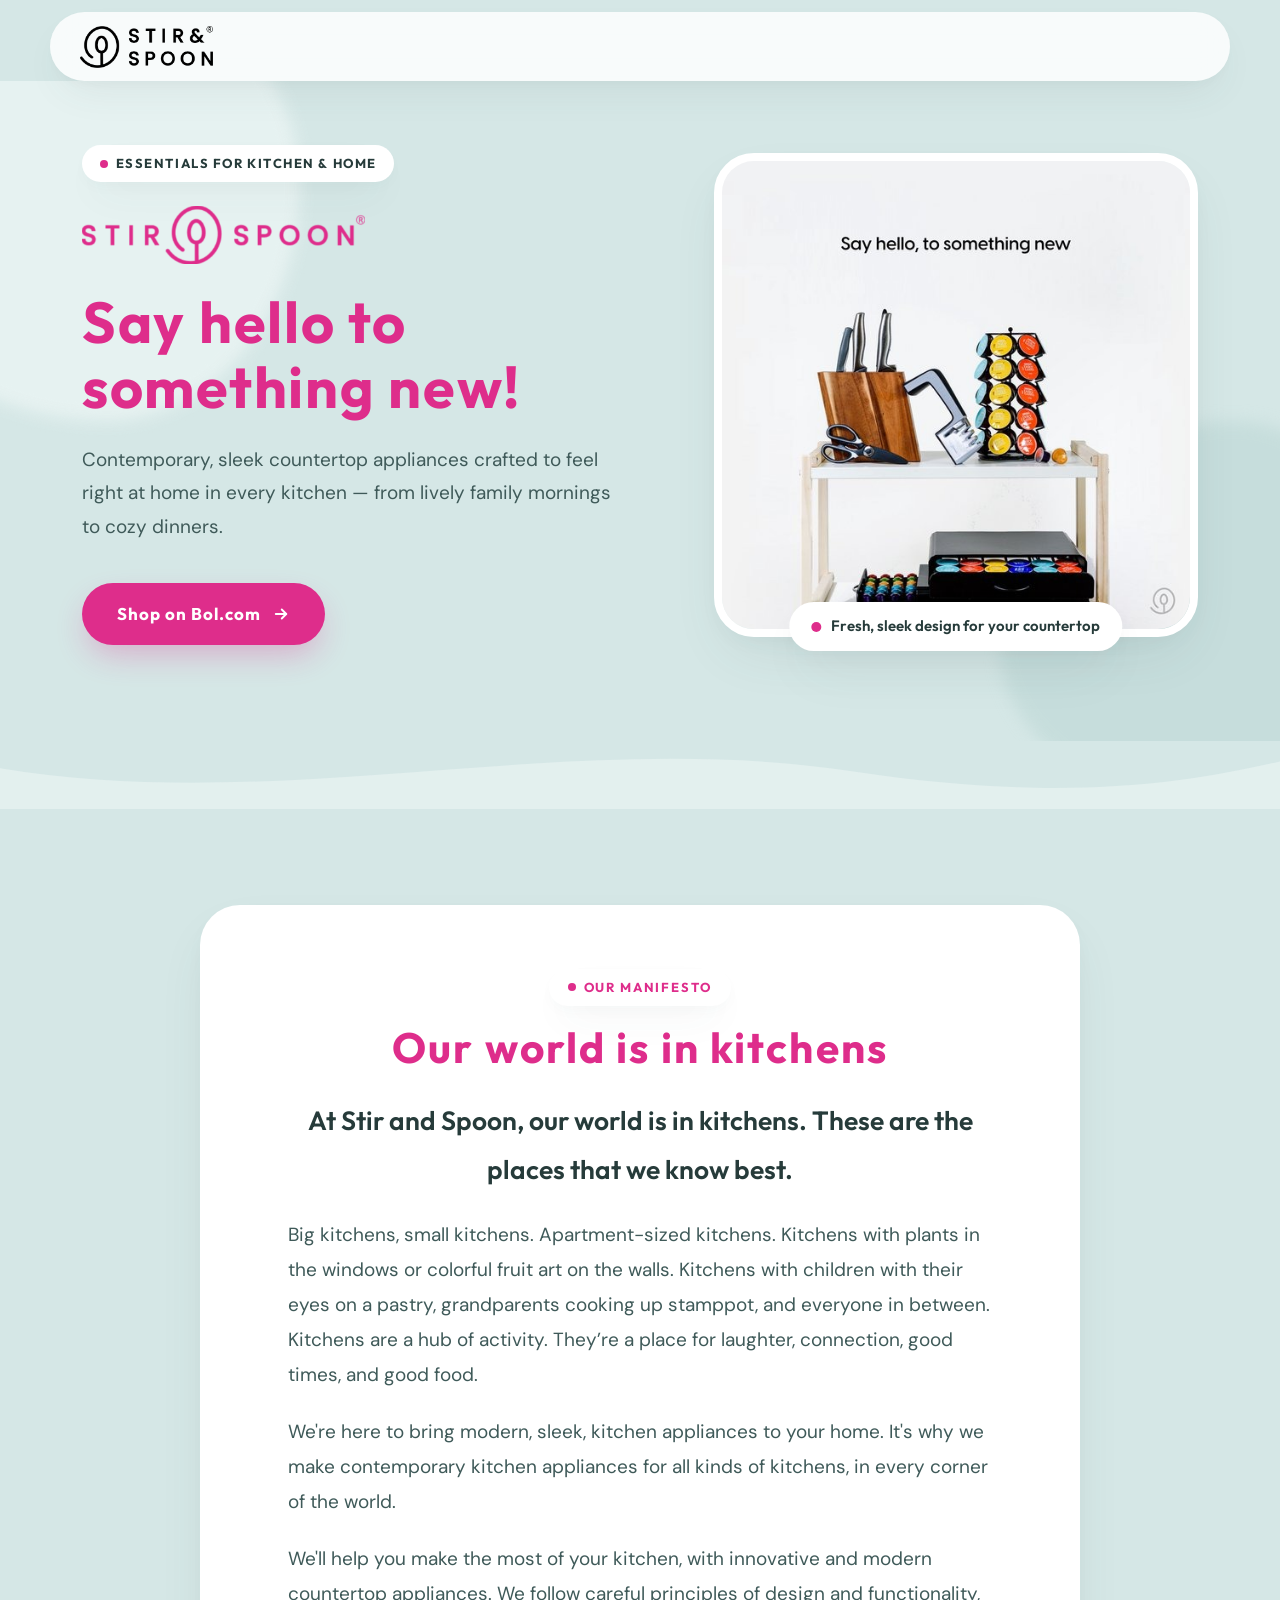
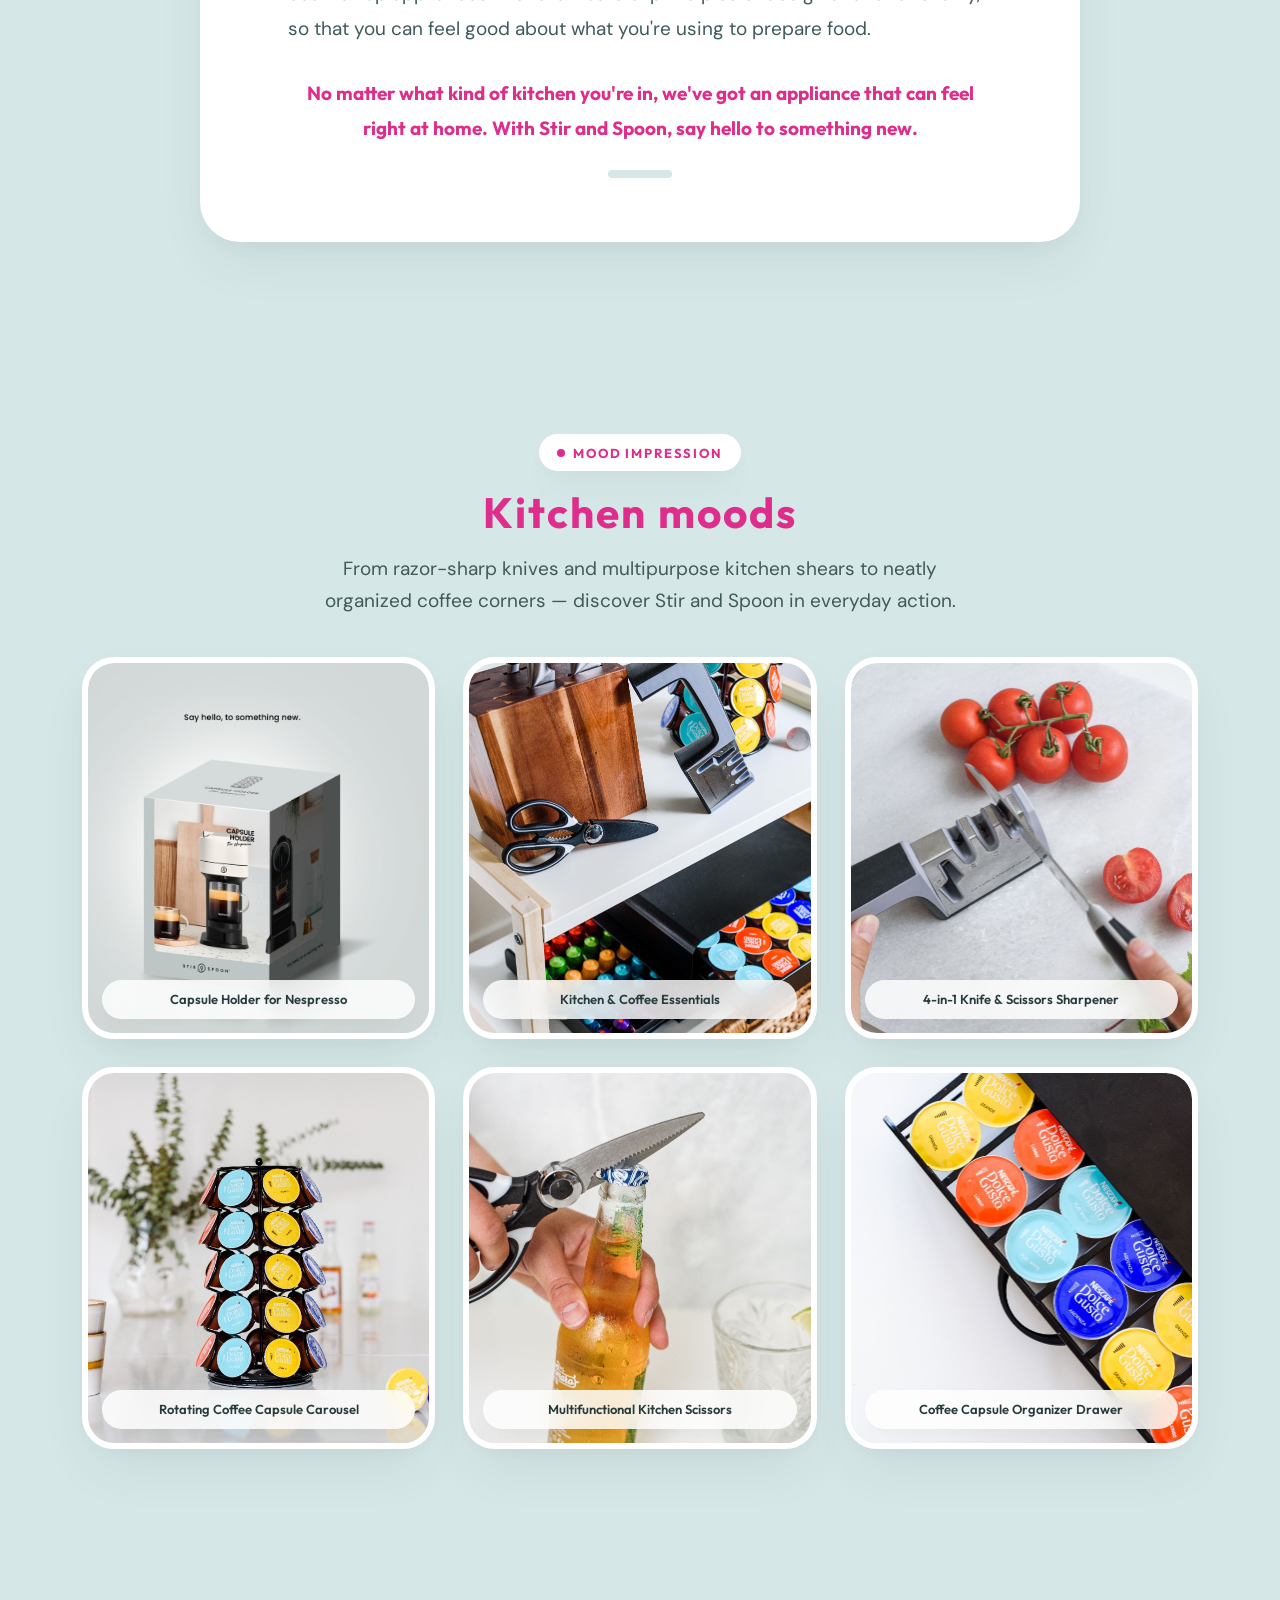
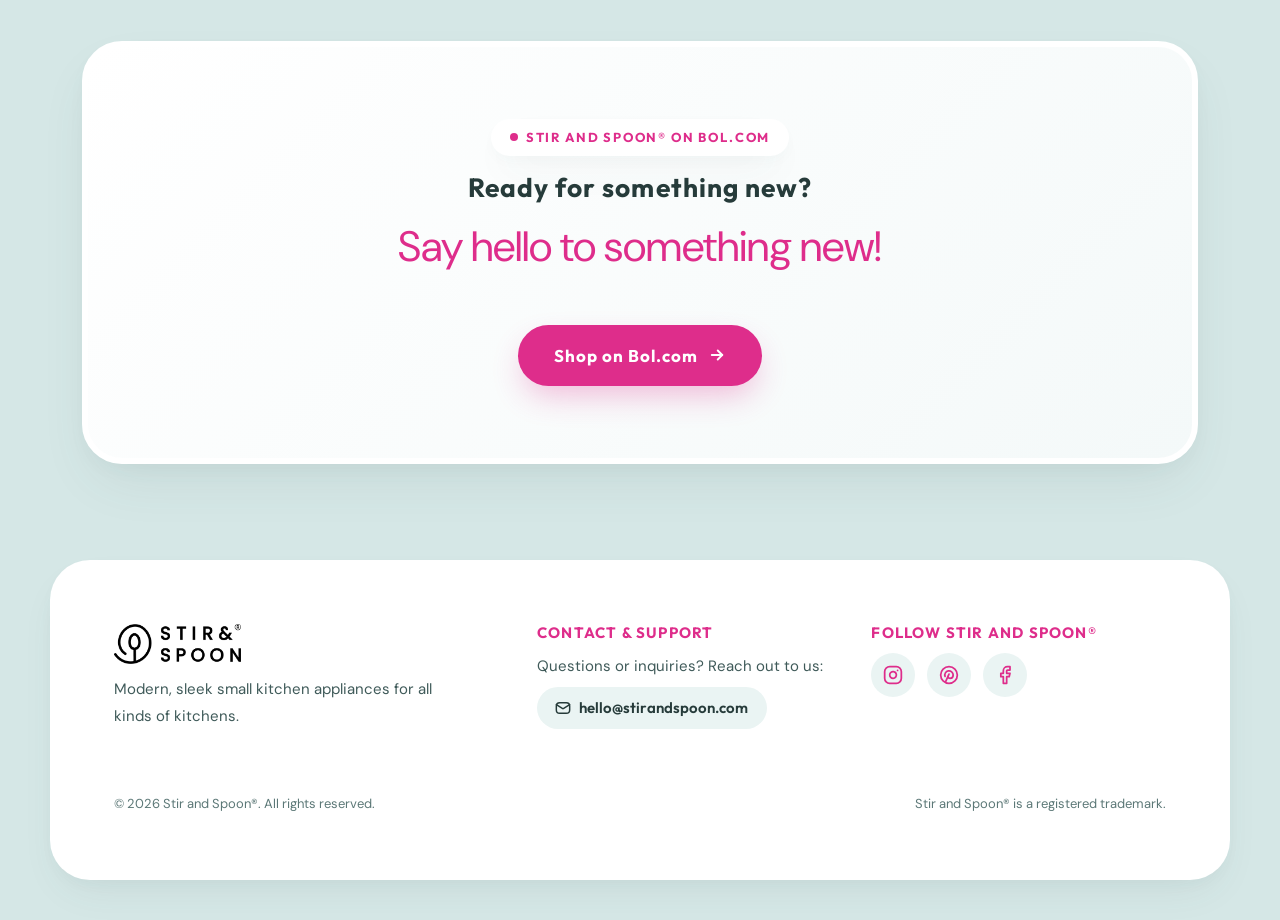
==== commit 9042aa66: "Add all 6 mood photos and tailored product captions" ====
--- a/index.html
+++ b/index.html
@@ -147,10 +147,10 @@
         <!-- Hero Rounded Photo Visual -->
         <div class="hero-visual reveal">
           <figure class="photo-frame hero-photo-frame">
-            <!-- PHOTO PLACEHOLDER: /assets/photos/foto-1.jpg -->
+            <!-- HERO PHOTO: /assets/photos/hero-foto.jpg -->
             <img
               id="hero-photo-img"
-              src="assets/photos/foto-1.jpg"
+              src="assets/photos/hero-foto.jpg"
               alt="Stir and Spoon essentials for kitchen and home: knife block, kitchen scissors, 4-in-1 knife sharpener, and coffee capsule organizers"
               data-i18n-alt="hero.heroPhotoAlt"
             />
@@ -220,7 +220,7 @@
           <span class="section-eyebrow" data-i18n="mood.eyebrow">Mood Impression</span>
           <h2 class="section-title" data-i18n="mood.title">Kitchen moods</h2>
           <p class="section-subtitle" data-i18n="mood.subtitle">
-            Fresh white marble kitchens, vibrant fruit and nuts, and hands at work — a glimpse into the bright, welcoming world of Stir and Spoon.
+            From razor-sharp knives and multipurpose kitchen shears to neatly organized coffee corners — discover Stir and Spoon in everyday action.
           </p>
         </div>
 
--- a/style.css
+++ b/style.css
@@ -849,7 +849,7 @@
 }
 
 .mood-item {
-  aspect-ratio: 4 / 3.5;
+  aspect-ratio: 1 / 1.08;
   position: relative;
 }
 
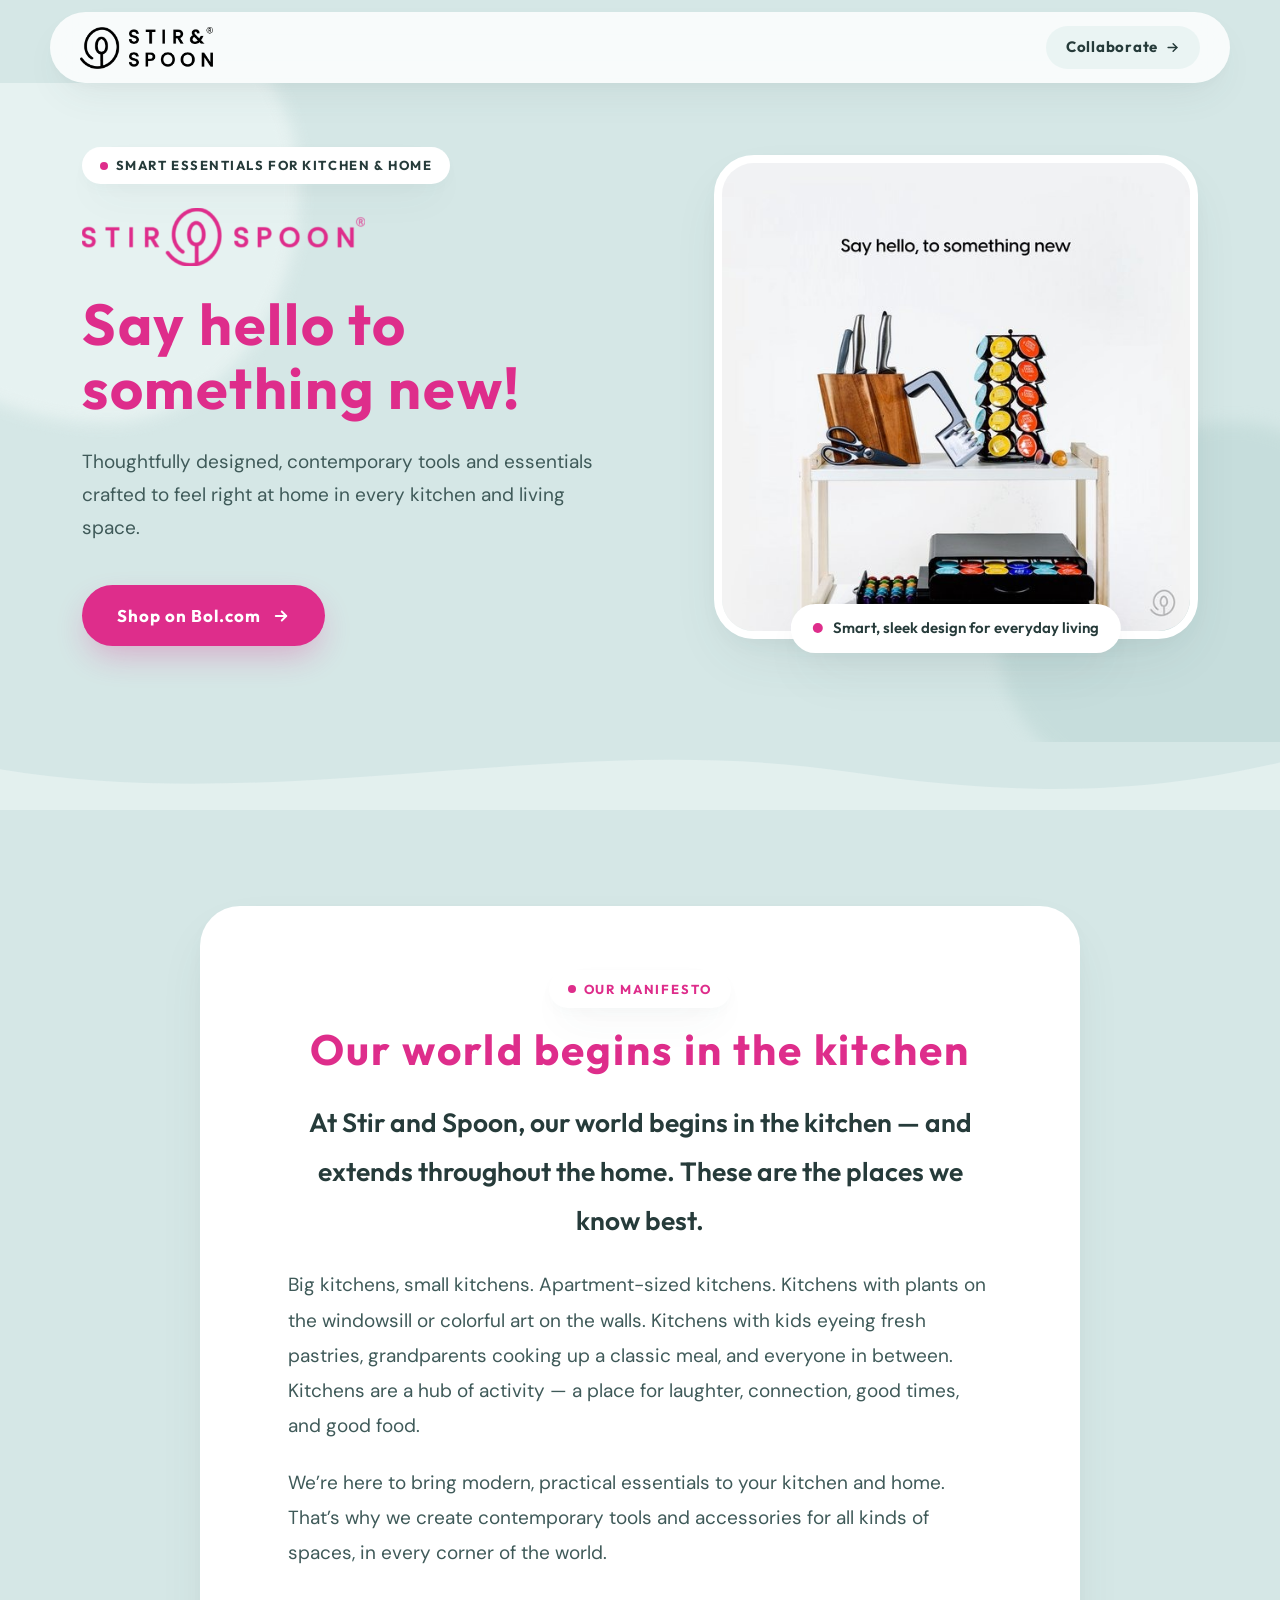
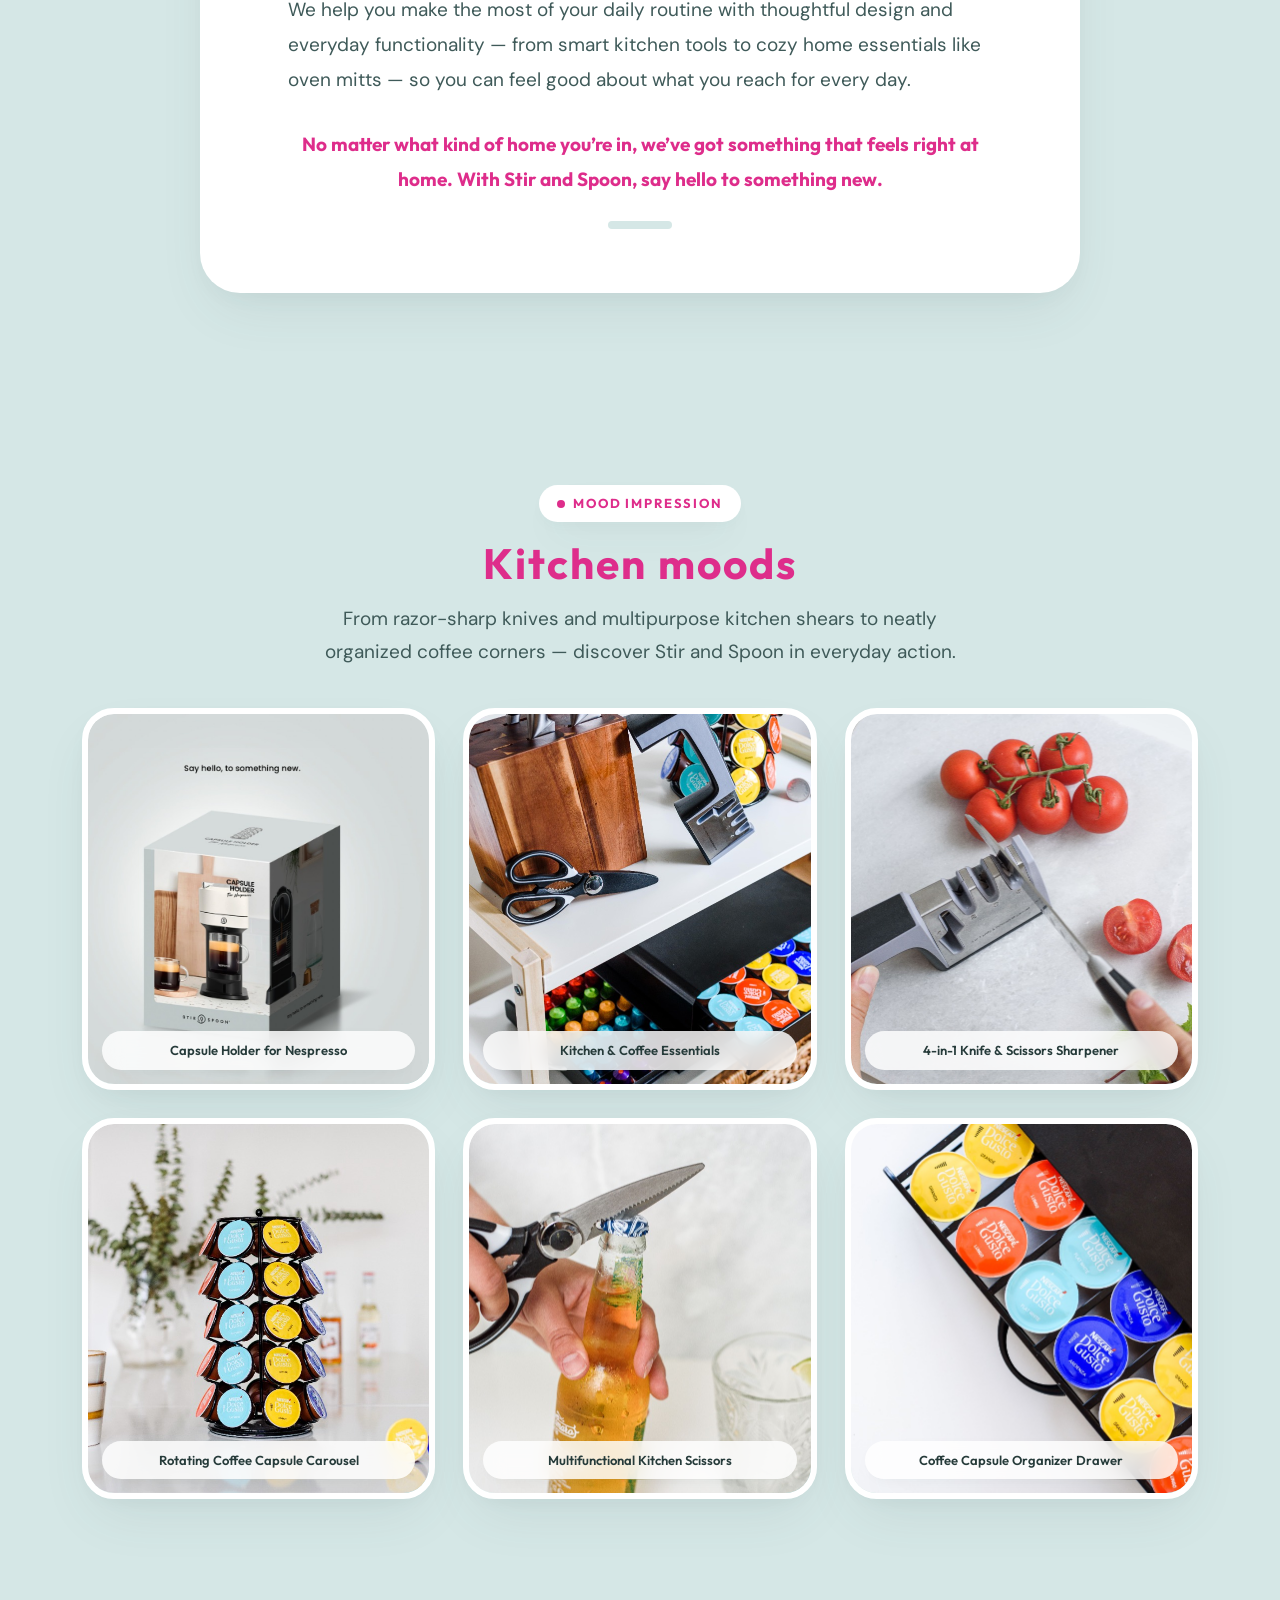
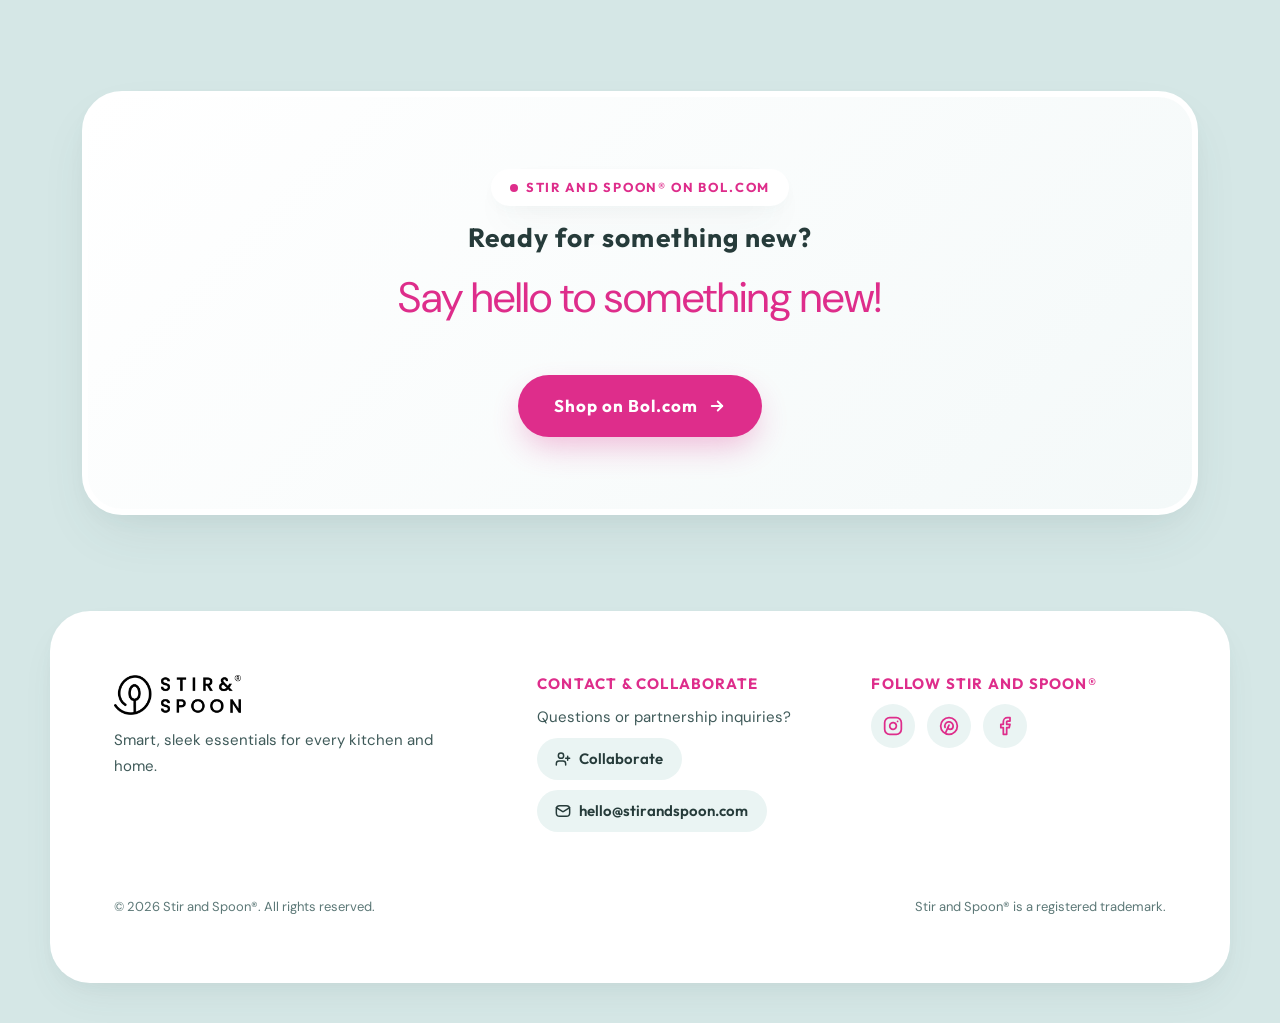
==== commit b80af35c: "Update main page copy and add Collaborate page with inquiry form" ====
--- a/index.html
+++ b/index.html
@@ -8,7 +8,7 @@
   <title>Stir and Spoon® | Say hello to something new!</title>
   <meta
     name="description"
-    content="Stir and Spoon® — Essentials for kitchen &amp; home. Say hello to something new! Available on Bol.com."
+    content="Stir and Spoon® — Smart essentials for kitchen &amp; home. Say hello to something new! Available on Bol.com."
   />
 
   <!-- Open Graph / Social Sharing Tags -->
@@ -17,9 +17,9 @@
   <meta property="og:title" content="Stir and Spoon® | Say hello to something new!" />
   <meta
     property="og:description"
-    content="Essentials for kitchen &amp; home. Say hello to something new!"
+    content="Smart essentials for kitchen &amp; home. Say hello to something new!"
   />
-  <meta property="og:image" content="assets/photos/foto-1.jpg" />
+  <meta property="og:image" content="assets/photos/hero-foto.jpg" />
 
   <!-- Favicon & App Icons -->
   <link rel="icon" type="image/png" sizes="192x192" href="assets/favicon.png" />
@@ -41,14 +41,11 @@
 
   <!-- ========================================================================
        1. HEADER COMPONENT (Shared across all pages)
-       - Place your logo file at: /assets/logo.svg
-       - To enable the top navigation menu later, add class `has-nav` to <header>
        ======================================================================== -->
   <header class="site-header" id="top">
     <div class="header-bar">
       <!-- Brand Logo (Left) -->
       <a href="index.html" class="brand-logo" aria-label="Stir and Spoon® Home">
-        <!-- OFFICIAL LOGO: /assets/logo.svg (and /assets/logo.png) -->
         <img
           src="assets/logo.svg"
           alt="Stir and Spoon®"
@@ -60,15 +57,25 @@
         </span>
       </a>
 
-      <!-- Hidden-for-now Navigation (Ready to grow: add `.has-nav` to `.site-header`) -->
+      <!-- Hidden-for-now Anchor Navigation -->
       <nav class="site-nav" id="site-nav" aria-label="Primary Navigation">
         <a href="#manifesto" class="nav-link" data-i18n="nav.manifesto">Our story</a>
         <a href="#sfeer" class="nav-link" data-i18n="nav.mood">Kitchen moods</a>
-        <a href="#assortiment" class="nav-link" data-i18n="nav.range">Our range</a>
+        <a href="collaborate.html" class="nav-link" data-i18n="nav.collaborate">Collaborate</a>
       </nav>
 
-      <!-- Optional Mobile Burger (Hidden until `.has-nav` is added on `.site-header`) -->
+      <!-- Header Right Actions: Collaborate Link -->
       <div class="header-actions">
+        <div class="header-nav-links">
+          <a href="collaborate.html" class="header-pill-link">
+            <span data-i18n="nav.collaborate">Collaborate</span>
+            <svg width="15" height="15" viewBox="0 0 24 24" fill="none" stroke="currentColor" stroke-width="2.4" stroke-linecap="round" stroke-linejoin="round" aria-hidden="true">
+              <path d="M5 12h14" />
+              <path d="m13 6 6 6-6 6" />
+            </svg>
+          </a>
+        </div>
+
         <button
           type="button"
           class="nav-burger"
@@ -89,11 +96,8 @@
   <main>
     <!-- ======================================================================
          2. HERO SECTION COMPONENT
-         - Large logo, slogan, supporting copy & Bol.com pill button
-         - Hero photo uses /assets/photos/foto-1.jpg
          ====================================================================== -->
     <section class="section hero-section" id="hero">
-      <!-- Soft organic pastel blue background blobs -->
       <div class="blob blob-light hero-blob-1" aria-hidden="true"></div>
       <div class="blob blob-deep hero-blob-2" aria-hidden="true"></div>
 
@@ -102,12 +106,11 @@
         <div class="hero-content reveal">
           <div class="hero-badge">
             <span class="hero-badge-dot" aria-hidden="true"></span>
-            <span data-i18n="hero.badge">ESSENTIALS FOR KITCHEN &amp; HOME</span>
+            <span data-i18n="hero.badge">SMART ESSENTIALS FOR KITCHEN &amp; HOME</span>
           </div>
 
           <div class="hero-logo-wrap">
             <div class="brand-logo brand-logo--hero">
-              <!-- HERO LOGO: /assets/logo-hero.svg (horizontal pink version) -->
               <img
                 src="assets/logo-hero.svg"
                 alt="Stir and Spoon®"
@@ -125,10 +128,9 @@
           </h1>
 
           <p class="hero-supporting" data-i18n="hero.supporting">
-            Contemporary, sleek countertop appliances crafted to feel right at home in every kitchen — from lively family mornings to cozy dinners.
+            Thoughtfully designed, contemporary tools and essentials crafted to feel right at home in every kitchen and living space.
           </p>
 
-          <!-- BOL.COM CTA LINK: Edit `SITE_CONFIG.bolUrl` in translations.js -->
           <a
             href="https://www.bol.com/nl/nl/w/alle-artikelen-stir-and-spoon/1664178/"
             target="_blank"
@@ -147,17 +149,16 @@
         <!-- Hero Rounded Photo Visual -->
         <div class="hero-visual reveal">
           <figure class="photo-frame hero-photo-frame">
-            <!-- HERO PHOTO: /assets/photos/hero-foto.jpg -->
             <img
               id="hero-photo-img"
               src="assets/photos/hero-foto.jpg"
-              alt="Stir and Spoon essentials for kitchen and home: knife block, kitchen scissors, 4-in-1 knife sharpener, and coffee capsule organizers"
+              alt="Stir and Spoon smart essentials for kitchen and home: knife block, kitchen scissors, 4-in-1 knife sharpener, and coffee capsule organizers"
               data-i18n-alt="hero.heroPhotoAlt"
             />
           </figure>
           <div class="hero-floating-pill">
             <span class="hero-floating-pill-dot" aria-hidden="true"></span>
-            <span data-i18n="hero.visualCaption">Fresh, sleek design for your countertop</span>
+            <span data-i18n="hero.visualCaption">Smart, sleek design for everyday living</span>
           </div>
         </div>
       </div>
@@ -176,7 +177,6 @@
 
     <!-- ======================================================================
          3. MANIFESTO SECTION COMPONENT
-         - Elegant white rounded card (.card) on pastel blue backdrop
          ====================================================================== -->
     <section class="section manifesto-section" id="manifesto">
       <div class="blob blob-white manifesto-blob" aria-hidden="true"></div>
@@ -184,23 +184,23 @@
       <div class="container">
         <article class="card manifesto-card reveal">
           <span class="section-eyebrow" data-i18n="manifesto.eyebrow">Our Manifesto</span>
-          <h2 class="section-title" data-i18n="manifesto.title">Our world is in kitchens</h2>
+          <h2 class="section-title" data-i18n="manifesto.title">Our world begins in the kitchen</h2>
 
           <div class="manifesto-body">
             <p class="manifesto-lead" data-i18n="manifesto.p1">
-              At Stir and Spoon, our world is in kitchens. These are the places that we know best.
+              At Stir and Spoon, our world begins in the kitchen — and extends throughout the home. These are the places we know best.
             </p>
             <p data-i18n="manifesto.p2">
-              Big kitchens, small kitchens. Apartment-sized kitchens. Kitchens with plants in the windows or colorful fruit art on the walls. Kitchens with children with their eyes on a pastry, grandparents cooking up stamppot, and everyone in between. Kitchens are a hub of activity. They’re a place for laughter, connection, good times, and good food.
+              Big kitchens, small kitchens. Apartment-sized kitchens. Kitchens with plants on the windowsill or colorful art on the walls. Kitchens with kids eyeing fresh pastries, grandparents cooking up a classic meal, and everyone in between. Kitchens are a hub of activity — a place for laughter, connection, good times, and good food.
             </p>
             <p data-i18n="manifesto.p3">
-              We're here to bring modern, sleek, kitchen appliances to your home. It's why we make contemporary kitchen appliances for all kinds of kitchens, in every corner of the world.
+              We’re here to bring modern, practical essentials to your kitchen and home. That’s why we create contemporary tools and accessories for all kinds of spaces, in every corner of the world.
             </p>
             <p data-i18n="manifesto.p4">
-              We'll help you make the most of your kitchen, with innovative and modern countertop appliances. We follow careful principles of design and functionality, so that you can feel good about what you're using to prepare food.
+              We help you make the most of your daily routine with thoughtful design and everyday functionality — from smart kitchen tools to cozy home essentials like oven mitts — so you can feel good about what you reach for every day.
             </p>
             <p class="manifesto-closing" data-i18n="manifesto.p5">
-              No matter what kind of kitchen you're in, we've got an appliance that can feel right at home. With Stir and Spoon, say hello to something new.
+              No matter what kind of home you’re in, we’ve got something that feels right at home. With Stir and Spoon, say hello to something new.
             </p>
           </div>
 
@@ -211,8 +211,6 @@
 
     <!-- ======================================================================
          4. MOOD IMPRESSION SECTION COMPONENT
-         - Data-driven photo grid rendered from `moodPhotos` in translations.js
-         - Place photos at: /assets/photos/foto-1.jpg through /assets/photos/foto-6.jpg
          ====================================================================== -->
     <section class="section mood-section" id="sfeer">
       <div class="container">
@@ -224,67 +222,12 @@
           </p>
         </div>
 
-        <!-- Populated automatically by script.js using `moodPhotos` in translations.js -->
         <div class="mood-grid" id="mood-grid" aria-live="polite"></div>
       </div>
     </section>
 
     <!-- ======================================================================
-         5. FUTURE SECTION TEMPLATE: OUR RANGE (Commented out)
-         - Uncomment this <section> block when you are ready to showcase
-           individual kitchen appliances on the page.
-         ====================================================================== -->
-    <!--
-    <section class="section range-section" id="assortiment">
-      <div class="container">
-        <div class="section-header reveal">
-          <span class="section-eyebrow" data-i18n="range.eyebrow">Collection</span>
-          <h2 class="section-title" data-i18n="range.title">Our range</h2>
-          <p class="section-subtitle" data-i18n="range.subtitle">
-            Modern countertop appliances with a soft, timeless look.
-          </p>
-        </div>
-
-        <div class="range-grid">
-          <article class="card card-interactive product-card reveal">
-            <div class="photo-frame">
-              <img src="assets/photos/product-1.jpg" alt="Stir and Spoon Product 1" loading="lazy" />
-            </div>
-            <h3 class="product-card-title" data-i18n="range.product1Name">Stir and Spoon Appliance 01</h3>
-            <p class="product-card-text" data-i18n="range.product1Text">Compact, powerful, and quiet on any countertop.</p>
-            <a href="https://www.bol.com/nl/nl/w/alle-artikelen-stir-and-spoon/1664178/" target="_blank" rel="noopener noreferrer" class="btn btn-primary" data-bol-link>
-              <span data-i18n="range.cta">Shop on Bol.com</span>
-            </a>
-          </article>
-
-          <article class="card card-interactive product-card reveal">
-            <div class="photo-frame">
-              <img src="assets/photos/product-2.jpg" alt="Stir and Spoon Product 2" loading="lazy" />
-            </div>
-            <h3 class="product-card-title" data-i18n="range.product2Name">Stir and Spoon Appliance 02</h3>
-            <p class="product-card-text" data-i18n="range.product2Text">Designed for everyday ease and fresh ingredients.</p>
-            <a href="https://www.bol.com/nl/nl/w/alle-artikelen-stir-and-spoon/1664178/" target="_blank" rel="noopener noreferrer" class="btn btn-primary" data-bol-link>
-              <span data-i18n="range.cta">Shop on Bol.com</span>
-            </a>
-          </article>
-
-          <article class="card card-interactive product-card reveal">
-            <div class="photo-frame">
-              <img src="assets/photos/product-3.jpg" alt="Stir and Spoon Product 3" loading="lazy" />
-            </div>
-            <h3 class="product-card-title" data-i18n="range.product3Name">Stir and Spoon Appliance 03</h3>
-            <p class="product-card-text" data-i18n="range.product3Text">Sleek form that feels right at home in any kitchen.</p>
-            <a href="https://www.bol.com/nl/nl/w/alle-artikelen-stir-and-spoon/1664178/" target="_blank" rel="noopener noreferrer" class="btn btn-primary" data-bol-link>
-              <span data-i18n="range.cta">Shop on Bol.com</span>
-            </a>
-          </article>
-        </div>
-      </div>
-    </section>
-    -->
-
-    <!-- ======================================================================
-         6. CALL-TO-ACTION (CTA) BAND SECTION COMPONENT
+         5. CALL-TO-ACTION (CTA) BAND SECTION COMPONENT
          ====================================================================== -->
     <section class="section cta-section" id="cta">
       <div class="container">
@@ -293,7 +236,6 @@
           <h2 class="cta-title" data-i18n="cta.title">Ready for something new?</h2>
           <p class="cta-slogan font-heading" data-i18n="cta.slogan">Say hello to something new!</p>
 
-          <!-- BOL.COM CTA LINK: Edit `SITE_CONFIG.bolUrl` in translations.js -->
           <a
             href="https://www.bol.com/nl/nl/w/alle-artikelen-stir-and-spoon/1664178/"
             target="_blank"
@@ -313,8 +255,7 @@
   </main>
 
   <!-- ========================================================================
-       7. FOOTER COMPONENT (Shared across all pages)
-       - Edit contact details & social URLs in `SITE_CONFIG` inside translations.js
+       6. FOOTER COMPONENT (Shared across all pages)
        ======================================================================== -->
   <footer class="site-footer">
     <div class="footer-card">
@@ -322,7 +263,6 @@
         <!-- Column 1: Logo & Tagline -->
         <div class="footer-brand-col">
           <a href="#top" class="brand-logo brand-logo--footer" aria-label="Stir and Spoon®">
-            <!-- OFFICIAL LOGO: /assets/logo.svg (and /assets/logo.png) -->
             <img
               src="assets/logo.svg"
               alt="Stir and Spoon®"
@@ -334,31 +274,39 @@
             </span>
           </a>
           <p class="footer-tagline" data-i18n="footer.tagline">
-            Modern, sleek small kitchen appliances for all kinds of kitchens.
+            Smart, sleek essentials for every kitchen and home.
           </p>
         </div>
 
-        <!-- Column 2: Contact Placeholder -->
+        <!-- Column 2: Contact & Collaborate -->
         <div>
-          <h3 class="footer-heading" data-i18n="footer.contactTitle">Contact &amp; Support</h3>
+          <h3 class="footer-heading" data-i18n="footer.contactTitle">Contact &amp; Collaborate</h3>
           <p class="footer-contact-text" data-i18n="footer.contactPlaceholder">
-            Questions or inquiries? Reach out to us:
+            Questions or partnership inquiries?
           </p>
-          <!-- CONTACT PLACEHOLDER: Edit `SITE_CONFIG.contactEmail` in translations.js -->
-          <a href="mailto:hello@stirandspoon.com" class="footer-email-pill" id="footer-email-link">
-            <svg width="16" height="16" viewBox="0 0 24 24" fill="none" stroke="currentColor" stroke-width="2.2" stroke-linecap="round" stroke-linejoin="round" aria-hidden="true">
-              <rect x="2" y="4" width="20" height="16" rx="5" />
-              <path d="m22 7-8.97 5.7a1.94 1.94 0 0 1-2.06 0L2 7" />
-            </svg>
-            <span id="footer-email-text">hello@stirandspoon.com</span>
-          </a>
+          <div class="footer-links-stack">
+            <a href="collaborate.html" class="footer-email-pill">
+              <svg width="16" height="16" viewBox="0 0 24 24" fill="none" stroke="currentColor" stroke-width="2.2" stroke-linecap="round" stroke-linejoin="round" aria-hidden="true">
+                <path d="M16 21v-2a4 4 0 0 0-4-4H6a4 4 0 0 0-4 4v2" />
+                <circle cx="9" cy="7" r="4" />
+                <path d="M19 8v6M22 11h-6" />
+              </svg>
+              <span data-i18n="nav.collaborate">Collaborate</span>
+            </a>
+            <a href="mailto:hello@stirandspoon.com" class="footer-email-pill" id="footer-email-link">
+              <svg width="16" height="16" viewBox="0 0 24 24" fill="none" stroke="currentColor" stroke-width="2.2" stroke-linecap="round" stroke-linejoin="round" aria-hidden="true">
+                <rect x="2" y="4" width="20" height="16" rx="5" />
+                <path d="m22 7-8.97 5.7a1.94 1.94 0 0 1-2.06 0L2 7" />
+              </svg>
+              <span id="footer-email-text">hello@stirandspoon.com</span>
+            </a>
+          </div>
         </div>
 
         <!-- Column 3: Social Media Icons (Instagram, Pinterest, Facebook) -->
         <div>
           <h3 class="footer-heading" data-i18n="footer.socialTitle">Follow Stir and Spoon®</h3>
           <div class="social-list">
-            <!-- Instagram -->
             <a
               href="#"
               class="social-link"
@@ -372,7 +320,6 @@
               </svg>
             </a>
 
-            <!-- Pinterest -->
             <a
               href="#"
               class="social-link"
@@ -386,7 +333,6 @@
               </svg>
             </a>
 
-            <!-- Facebook -->
             <a
               href="#"
               class="social-link"
--- a/style.css
+++ b/style.css
@@ -1086,3 +1086,265 @@
   }
 }
 
+/* ----------------------------------------------------------------------------
+   5.8 Header & Footer Navigation Links (Home / Collaborate)
+   ---------------------------------------------------------------------------- */
+.header-nav-links {
+  display: inline-flex;
+  align-items: center;
+  gap: 0.5rem;
+}
+
+.header-pill-link {
+  display: inline-flex;
+  align-items: center;
+  gap: 0.45rem;
+  font-family: var(--font-heading);
+  font-size: var(--fs-sm);
+  font-weight: 700;
+  letter-spacing: 0.05em;
+  color: var(--color-text-dark);
+  background-color: var(--color-pastel-blue-light);
+  padding: 0.55rem 1.25rem;
+  border-radius: var(--radius-pill);
+  transition: background-color var(--transition-fast), color var(--transition-fast), transform var(--transition-fast), box-shadow var(--transition-fast);
+}
+
+.header-pill-link:hover,
+.header-pill-link.is-active {
+  background-color: var(--color-pink);
+  color: var(--color-white);
+  transform: translateY(-2px);
+  box-shadow: 0 8px 20px rgba(222, 45, 139, 0.25);
+}
+
+.footer-links-stack {
+  display: flex;
+  flex-direction: column;
+  align-items: center;
+  gap: 0.6rem;
+}
+
+@media (min-width: 768px) {
+  .footer-links-stack {
+    align-items: flex-start;
+  }
+}
+
+/* ----------------------------------------------------------------------------
+   5.9 Collaborate Page (collaborate.html)
+   ---------------------------------------------------------------------------- */
+.collab-hero-section {
+  padding-top: var(--space-xl);
+  padding-bottom: var(--space-lg);
+  text-align: center;
+}
+
+.collab-hero-inner {
+  max-width: 780px;
+  margin: 0 auto;
+}
+
+.collab-hero-title {
+  font-size: var(--fs-hero);
+  color: var(--color-pink);
+  margin-bottom: var(--space-md);
+  line-height: 1.14;
+}
+
+.collab-hero-subtitle {
+  font-size: var(--fs-md);
+  color: var(--color-text);
+  max-width: 660px;
+  margin: 0 auto;
+  line-height: 1.75;
+}
+
+/* Two Partner Cards Side-by-Side */
+.collab-cards-section {
+  padding-top: var(--space-md);
+  padding-bottom: var(--space-xl);
+}
+
+.collab-cards-grid {
+  display: grid;
+  grid-template-columns: 1fr;
+  gap: 1.75rem;
+}
+
+@media (min-width: 768px) {
+  .collab-cards-grid {
+    grid-template-columns: repeat(2, 1fr);
+    gap: 2.25rem;
+  }
+}
+
+.collab-card {
+  display: flex;
+  flex-direction: column;
+  align-items: flex-start;
+  text-align: left;
+  gap: 1rem;
+  border-radius: var(--radius-xl);
+  border: 5px solid var(--color-white);
+}
+
+.collab-card-icon {
+  width: 60px;
+  height: 60px;
+  border-radius: var(--radius-pill);
+  background-color: var(--color-pastel-blue-light);
+  color: var(--color-pink);
+  display: inline-flex;
+  align-items: center;
+  justify-content: center;
+  box-shadow: var(--shadow-soft);
+}
+
+.collab-card-title {
+  font-size: var(--fs-lg);
+  color: var(--color-pink);
+}
+
+.collab-card-text {
+  font-size: var(--fs-base);
+  color: var(--color-text);
+  line-height: 1.75;
+}
+
+/* Collaborate Inquiry Form */
+.collab-form-section {
+  padding-top: var(--space-md);
+  padding-bottom: var(--space-2xl);
+}
+
+.collab-form-card {
+  max-width: 760px;
+  margin: 0 auto;
+  border-radius: var(--radius-xl);
+}
+
+.collab-form {
+  display: flex;
+  flex-direction: column;
+  gap: 1.35rem;
+  margin-top: var(--space-md);
+}
+
+.form-row-2 {
+  display: grid;
+  grid-template-columns: 1fr;
+  gap: 1.35rem;
+}
+
+@media (min-width: 640px) {
+  .form-row-2 {
+    grid-template-columns: repeat(2, 1fr);
+  }
+}
+
+.form-group {
+  display: flex;
+  flex-direction: column;
+  gap: 0.45rem;
+  text-align: left;
+}
+
+.form-label {
+  font-family: var(--font-heading);
+  font-size: var(--fs-sm);
+  font-weight: 700;
+  color: var(--color-text-dark);
+  letter-spacing: 0.03em;
+  padding-left: 0.5rem;
+}
+
+.form-input,
+.form-select,
+.form-textarea {
+  width: 100%;
+  font-family: var(--font-body);
+  font-size: var(--fs-base);
+  color: var(--color-text-dark);
+  background-color: var(--color-pastel-blue-lighter);
+  border: 2px solid var(--color-pastel-blue);
+  border-radius: var(--radius-md);
+  padding: 0.9rem 1.25rem;
+  transition: border-color var(--transition-fast), background-color var(--transition-fast), box-shadow var(--transition-fast);
+  appearance: none;
+  -webkit-appearance: none;
+}
+
+.form-input::placeholder,
+.form-textarea::placeholder {
+  color: var(--color-text-muted);
+  opacity: 0.75;
+}
+
+.form-input:focus,
+.form-select:focus,
+.form-textarea:focus {
+  outline: none;
+  background-color: var(--color-white);
+  border-color: var(--color-pink);
+  box-shadow: 0 0 0 4px var(--color-pink-glow);
+}
+
+.select-wrapper {
+  position: relative;
+}
+
+.select-wrapper::after {
+  content: '';
+  position: absolute;
+  right: 1.25rem;
+  top: 50%;
+  width: 10px;
+  height: 10px;
+  border-right: 2.5px solid var(--color-pink);
+  border-bottom: 2.5px solid var(--color-pink);
+  transform: translateY(-65%) rotate(45deg);
+  pointer-events: none;
+}
+
+.form-textarea {
+  min-height: 140px;
+  resize: vertical;
+  border-radius: var(--radius-lg);
+}
+
+.form-submit-wrap {
+  display: flex;
+  justify-content: center;
+  margin-top: 0.5rem;
+}
+
+.form-success-message {
+  display: none;
+  margin-top: 1.5rem;
+  background-color: var(--color-pastel-blue-light);
+  border-radius: var(--radius-lg);
+  padding: 1.5rem;
+  text-align: center;
+  color: var(--color-text-dark);
+  box-shadow: var(--shadow-soft);
+}
+
+.form-success-message.is-visible {
+  display: block;
+}
+
+.form-success-title {
+  font-family: var(--font-heading);
+  font-size: var(--fs-md);
+  font-weight: 700;
+  color: var(--color-pink);
+  margin-bottom: 0.35rem;
+}
+
+.form-success-text {
+  font-size: var(--fs-sm);
+  color: var(--color-text);
+}
+
+
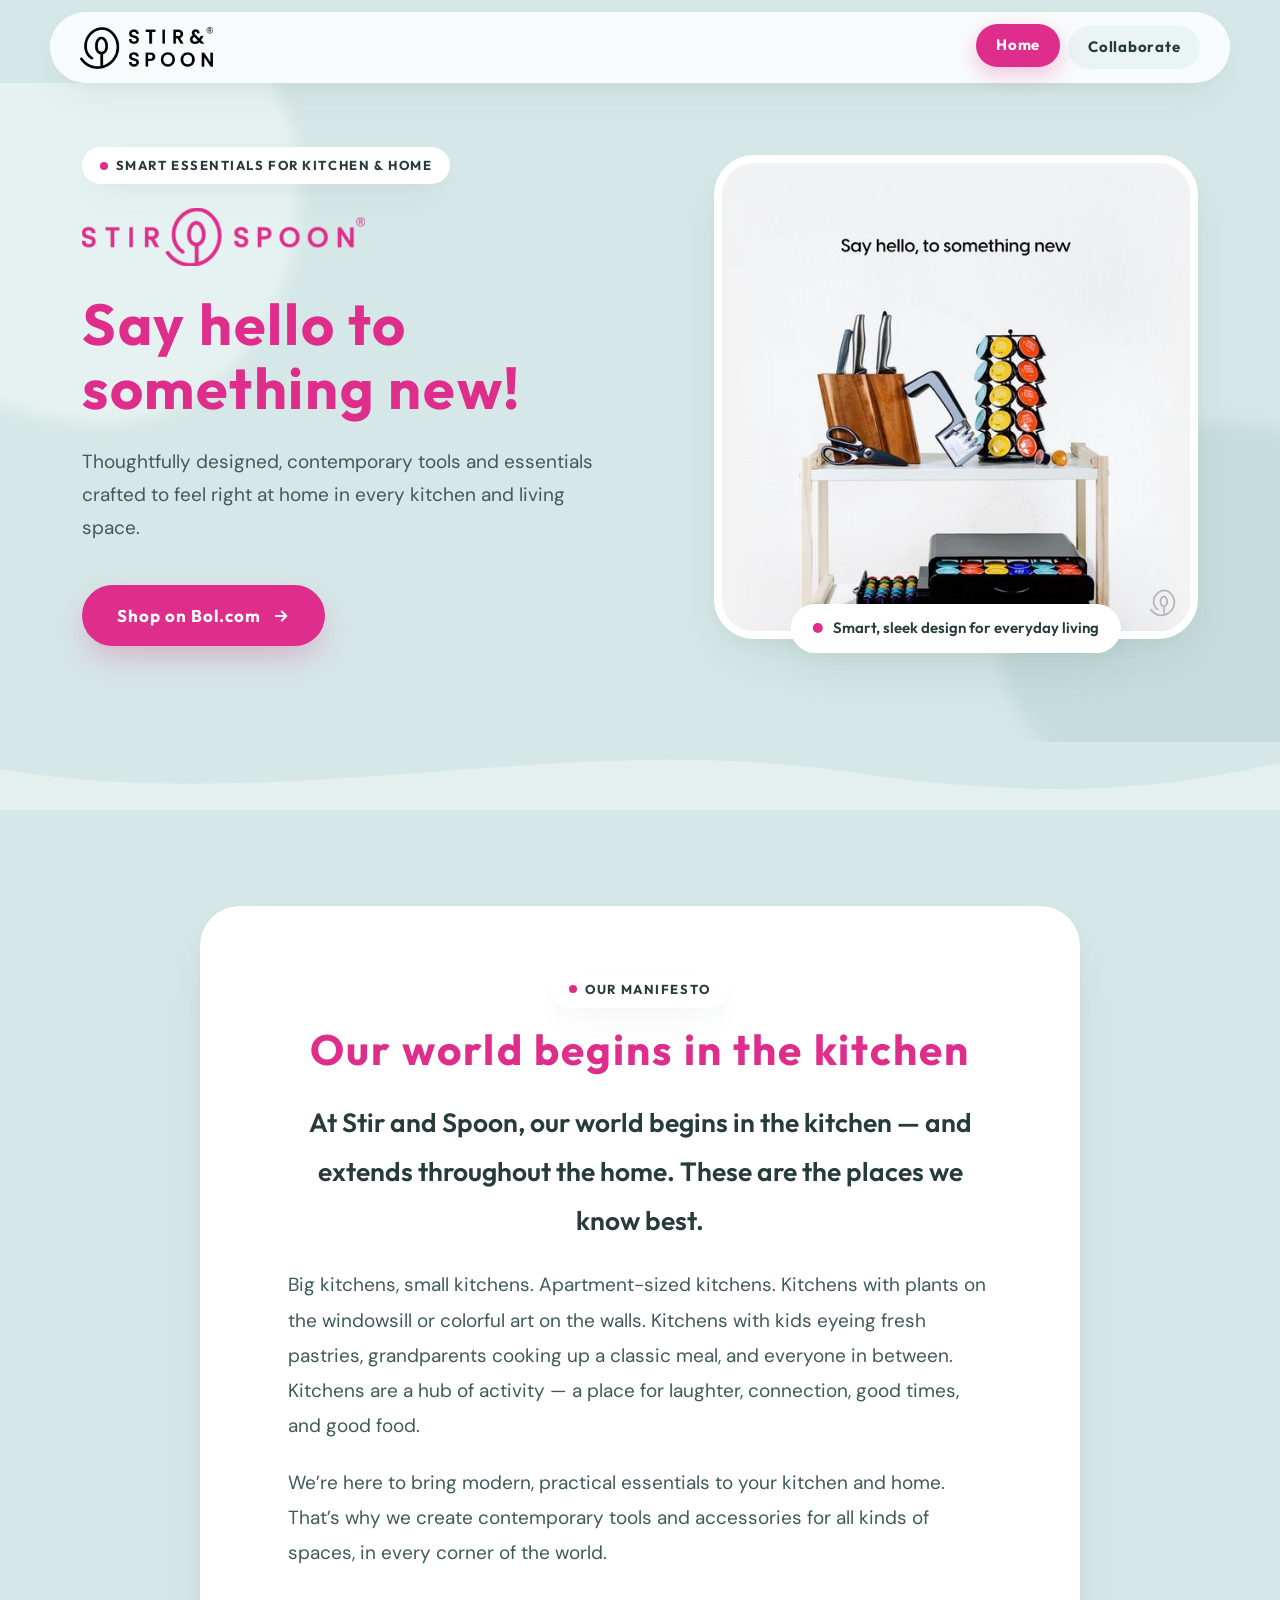
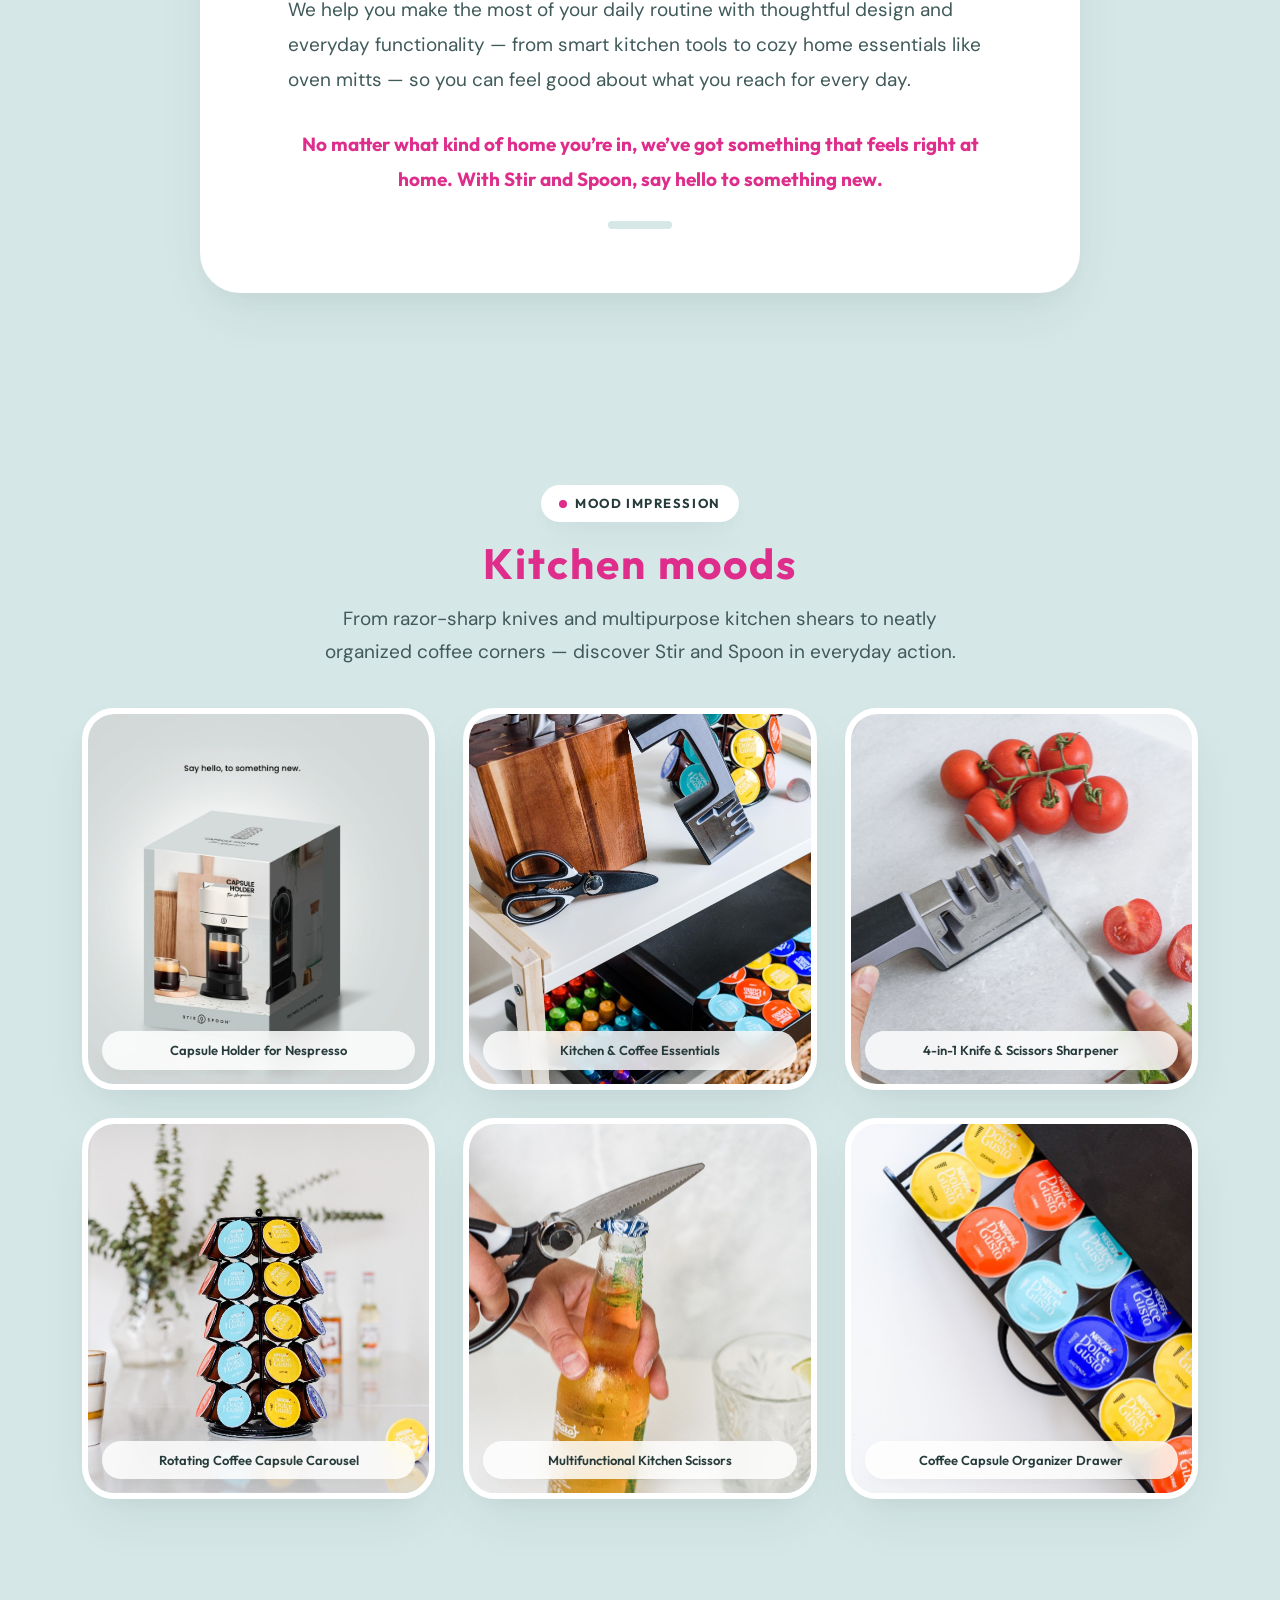
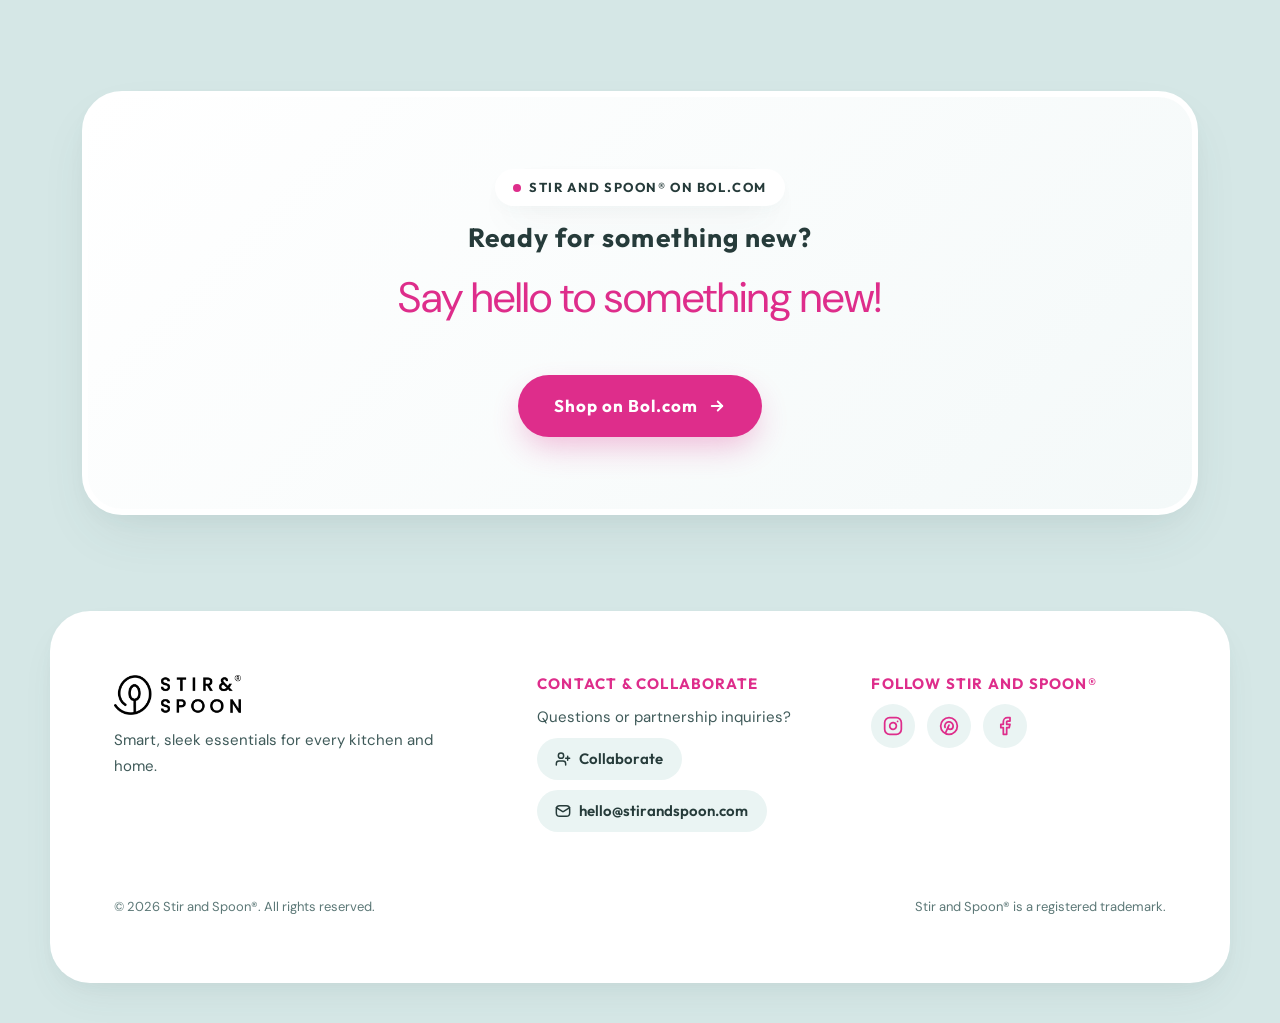
==== commit 7a627bcf: "Unify badge design with dark letters across both pages" ====
--- a/index.html
+++ b/index.html
@@ -64,15 +64,14 @@
         <a href="collaborate.html" class="nav-link" data-i18n="nav.collaborate">Collaborate</a>
       </nav>
 
-      <!-- Header Right Actions: Collaborate Link -->
+      <!-- Header Right Actions: Home & Collaborate Links -->
       <div class="header-actions">
         <div class="header-nav-links">
+          <a href="index.html" class="header-pill-link is-active" aria-current="page">
+            <span data-i18n="nav.home">Home</span>
+          </a>
           <a href="collaborate.html" class="header-pill-link">
             <span data-i18n="nav.collaborate">Collaborate</span>
-            <svg width="15" height="15" viewBox="0 0 24 24" fill="none" stroke="currentColor" stroke-width="2.4" stroke-linecap="round" stroke-linejoin="round" aria-hidden="true">
-              <path d="M5 12h14" />
-              <path d="m13 6 6 6-6 6" />
-            </svg>
           </a>
         </div>
 
--- a/style.css
+++ b/style.css
@@ -232,9 +232,9 @@
   font-family: var(--font-heading);
   font-size: var(--fs-xs);
   font-weight: 700;
-  letter-spacing: 0.14em;
+  letter-spacing: 0.12em;
   text-transform: uppercase;
-  color: var(--color-pink);
+  color: var(--color-text-dark);
   background-color: var(--color-white);
   padding: 0.45rem 1.15rem;
   border-radius: var(--radius-pill);
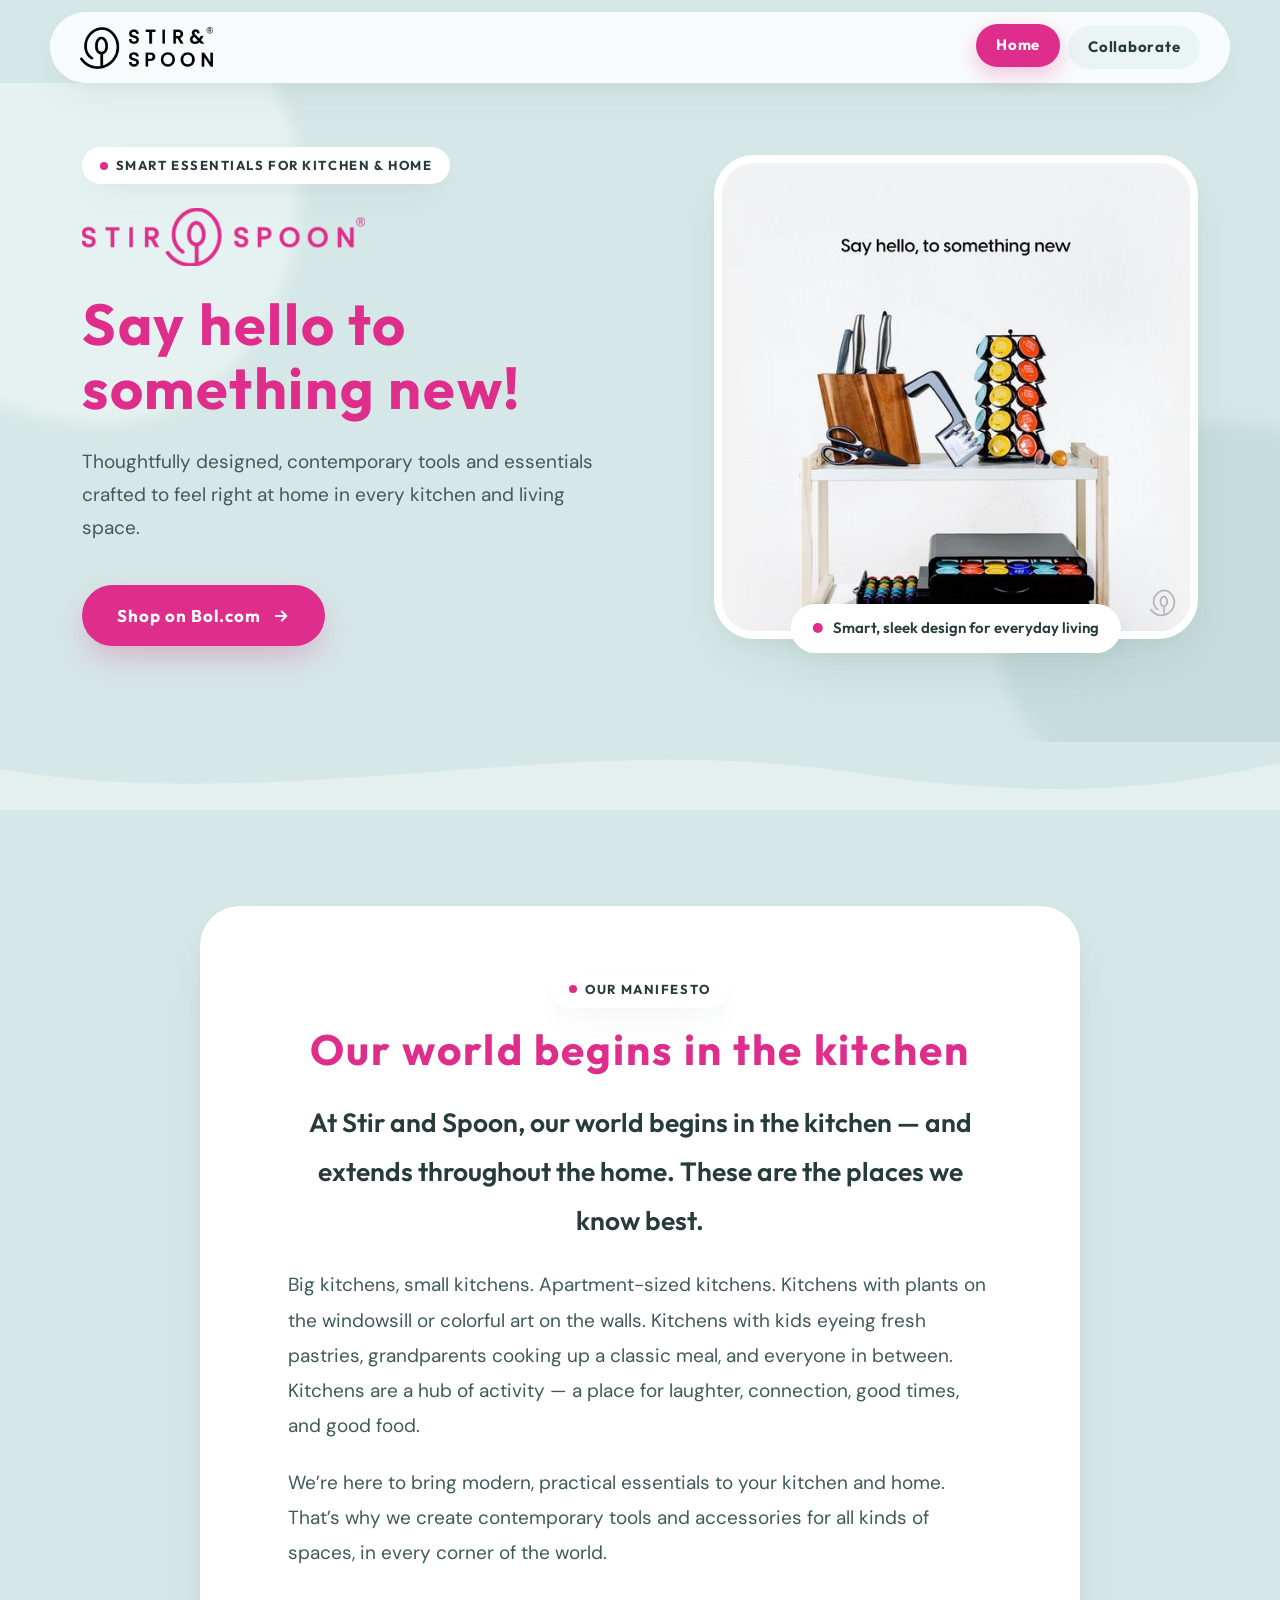
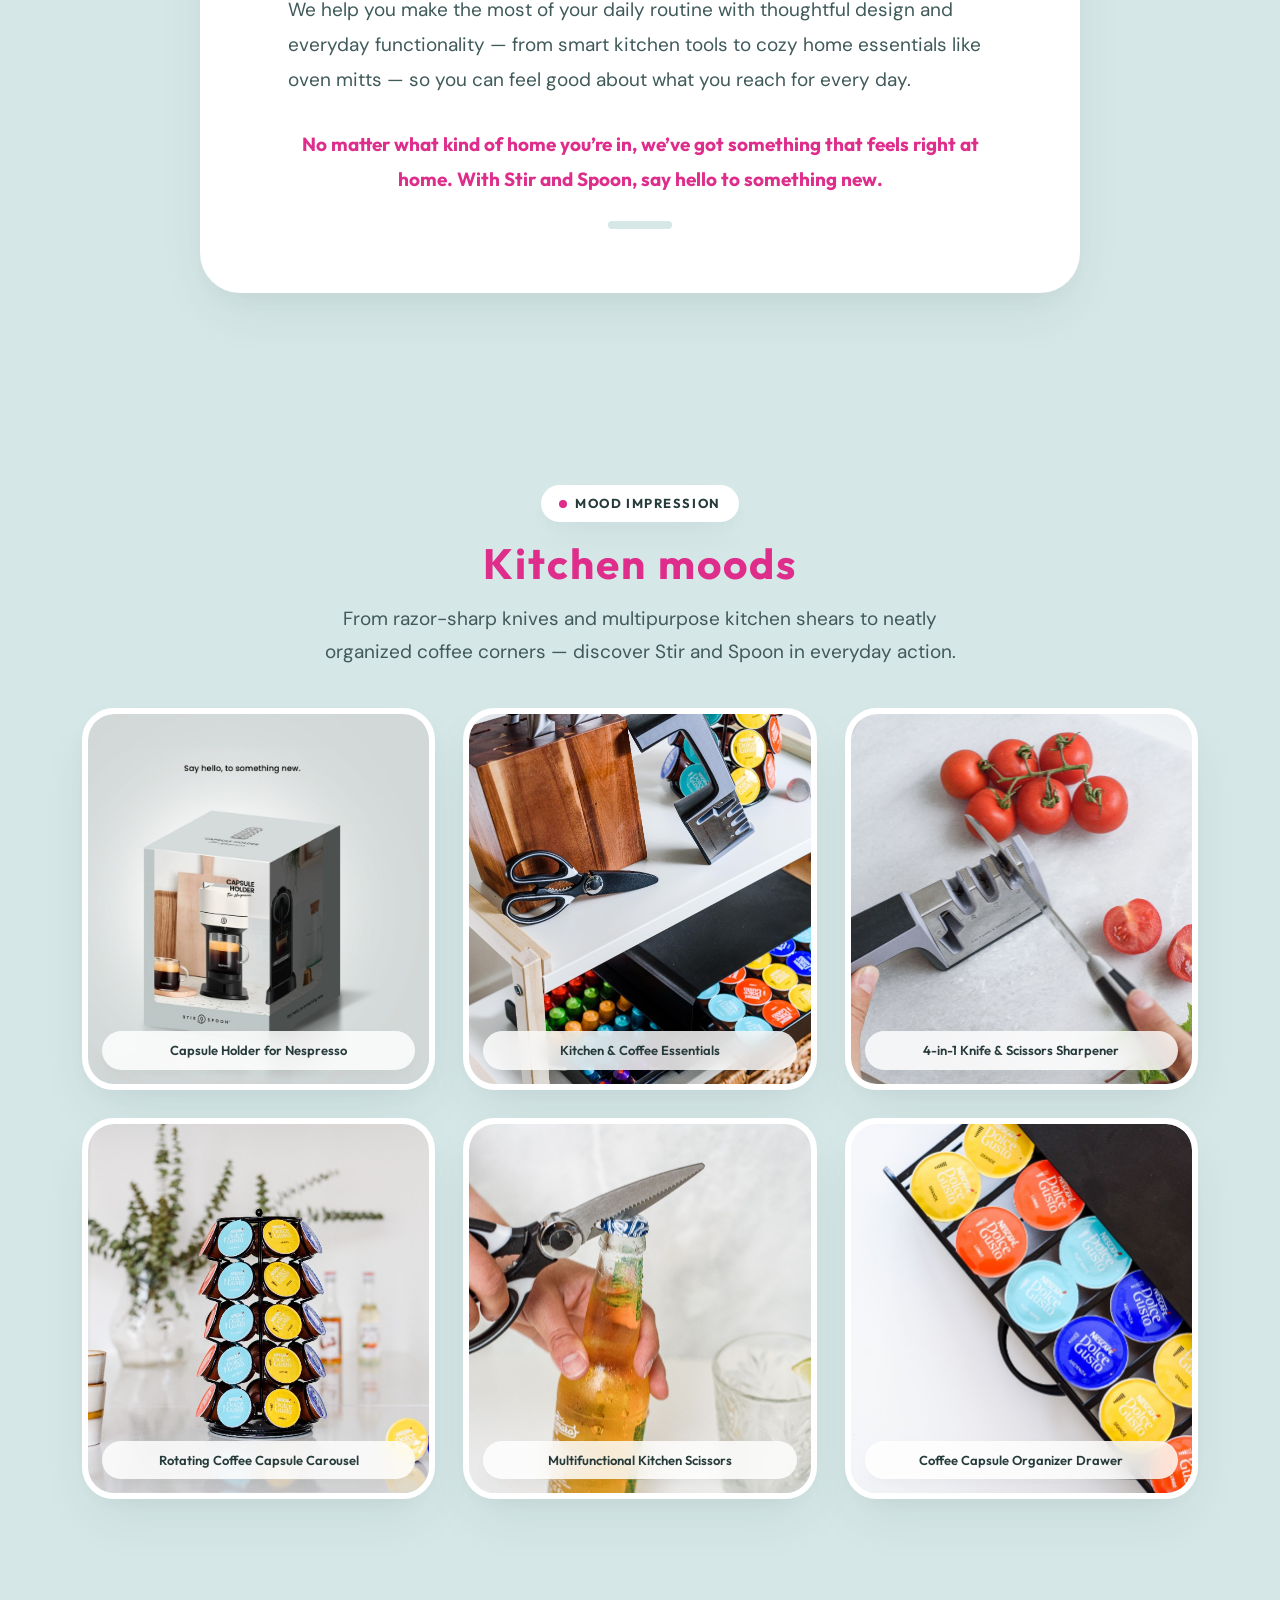
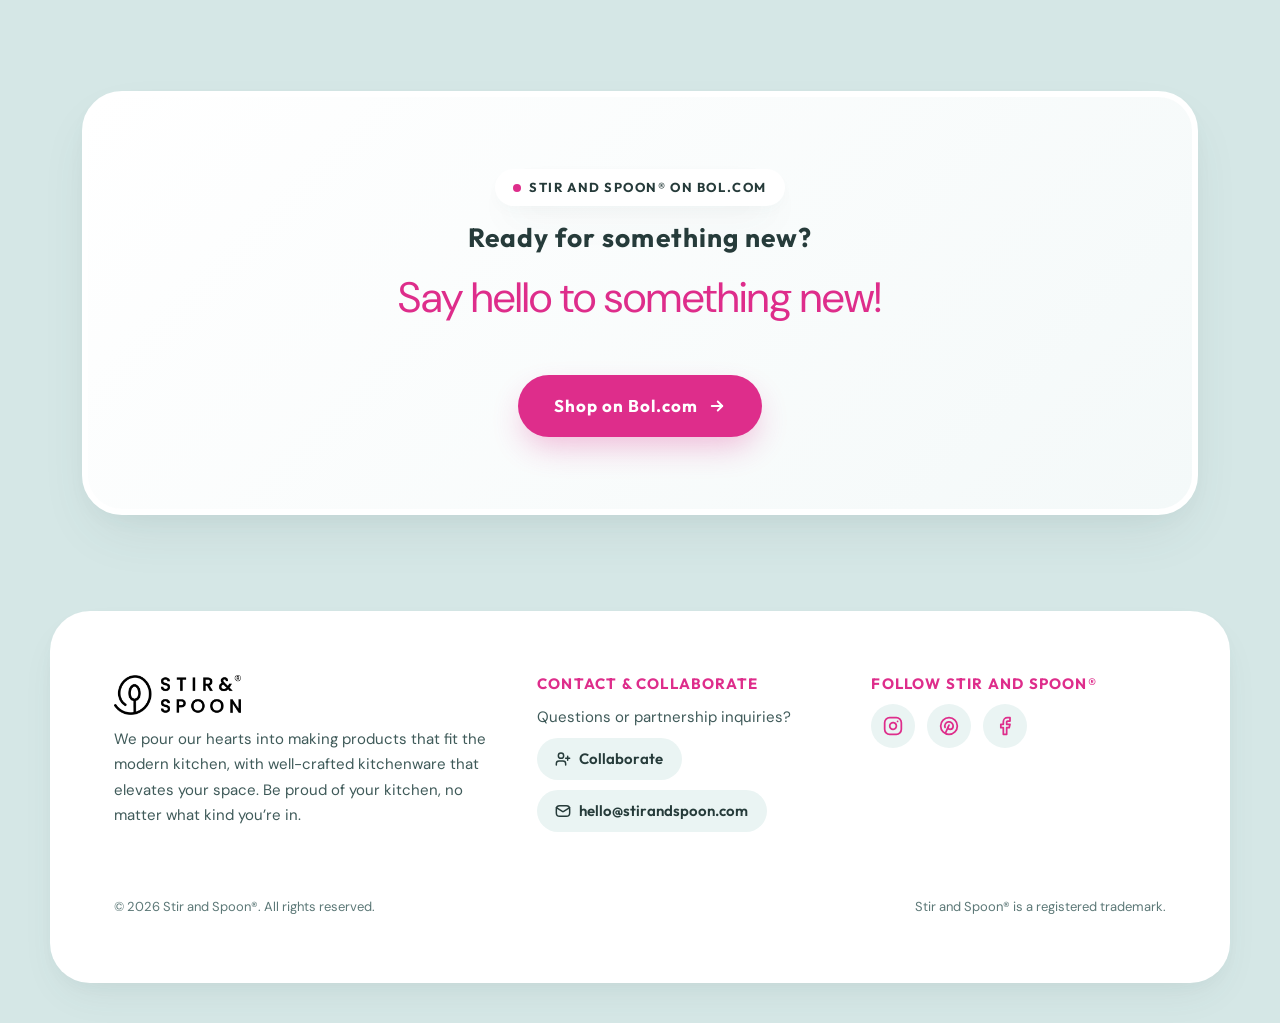
==== commit 28eb17ed: "Update footer tagline copy" ====
--- a/index.html
+++ b/index.html
@@ -273,7 +273,7 @@
             </span>
           </a>
           <p class="footer-tagline" data-i18n="footer.tagline">
-            Smart, sleek essentials for every kitchen and home.
+            We pour our hearts into making products that fit the modern kitchen, with well-crafted kitchenware that elevates your space. Be proud of your kitchen, no matter what kind you’re in.
           </p>
         </div>
 
--- a/style.css
+++ b/style.css
@@ -998,7 +998,8 @@
 .footer-tagline {
   font-size: var(--fs-sm);
   color: var(--color-text);
-  max-width: 320px;
+  max-width: 380px;
+  line-height: 1.7;
 }
 
 .footer-heading {
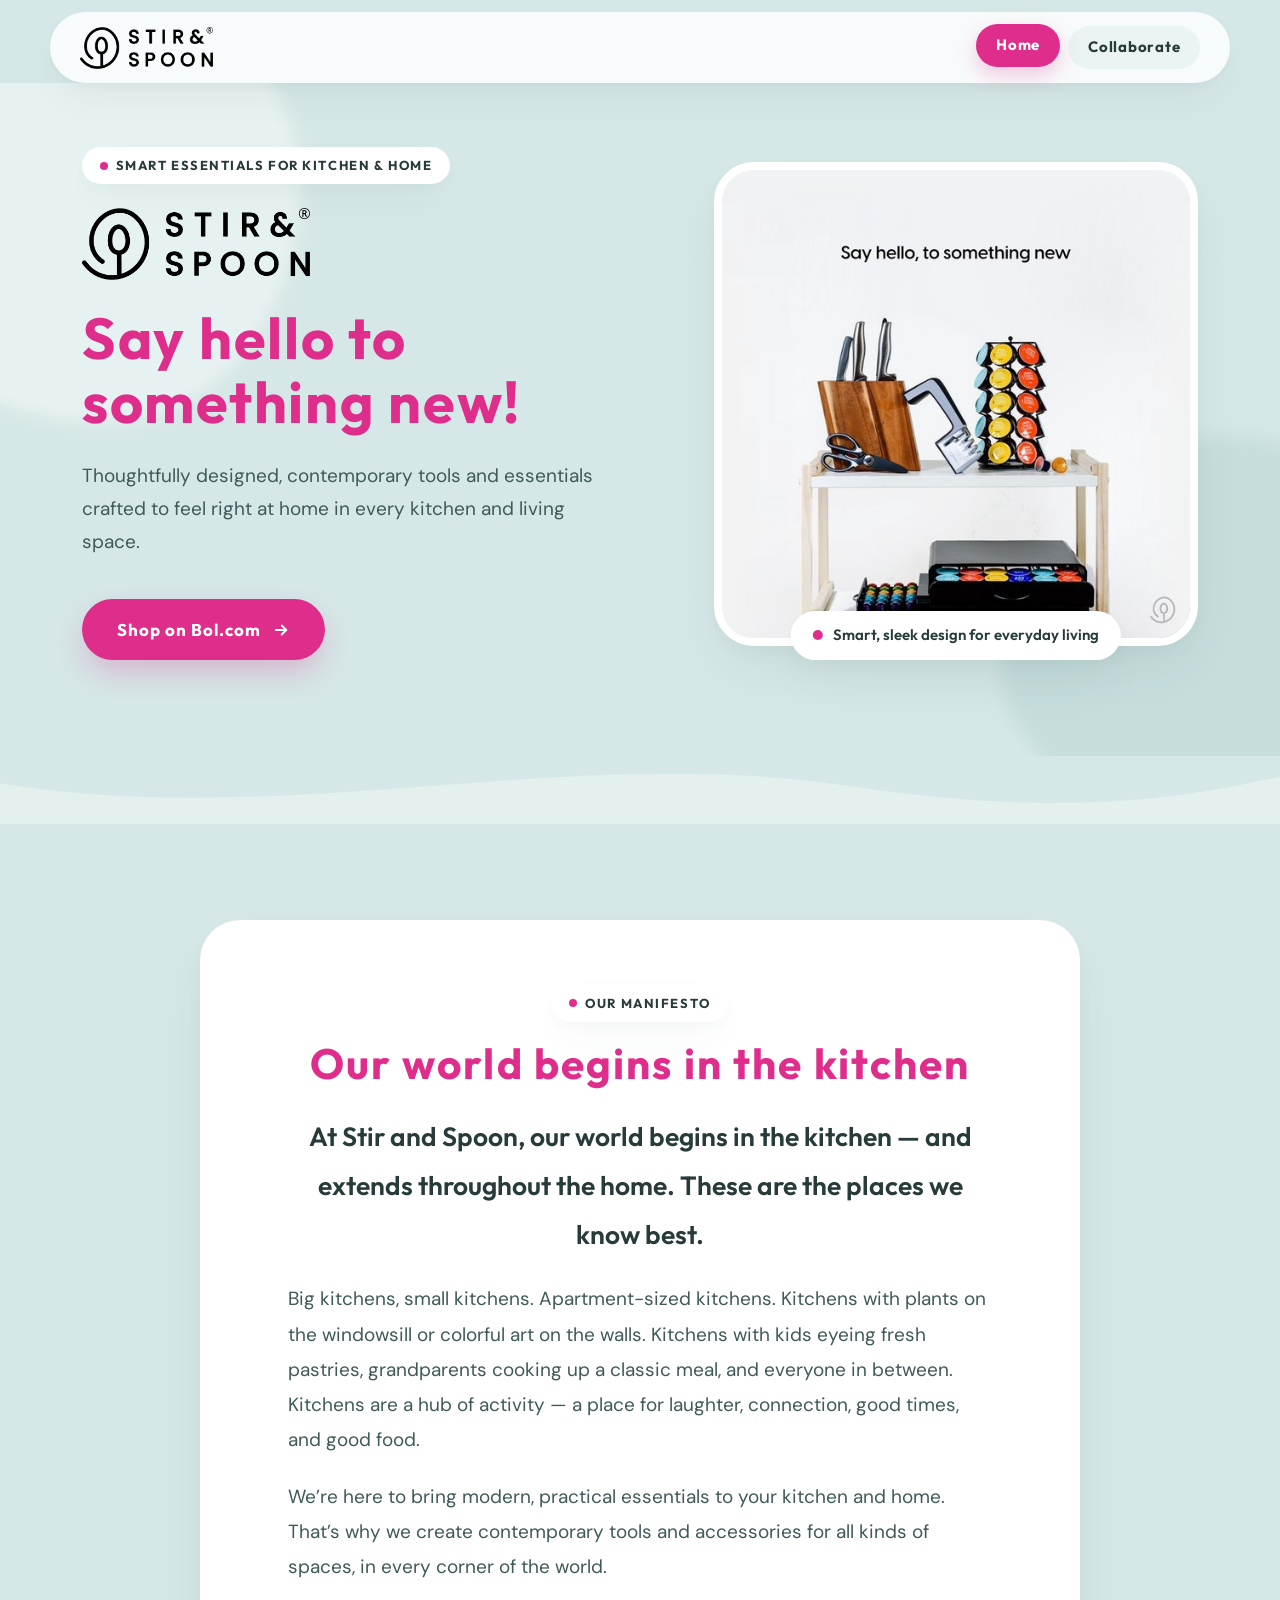
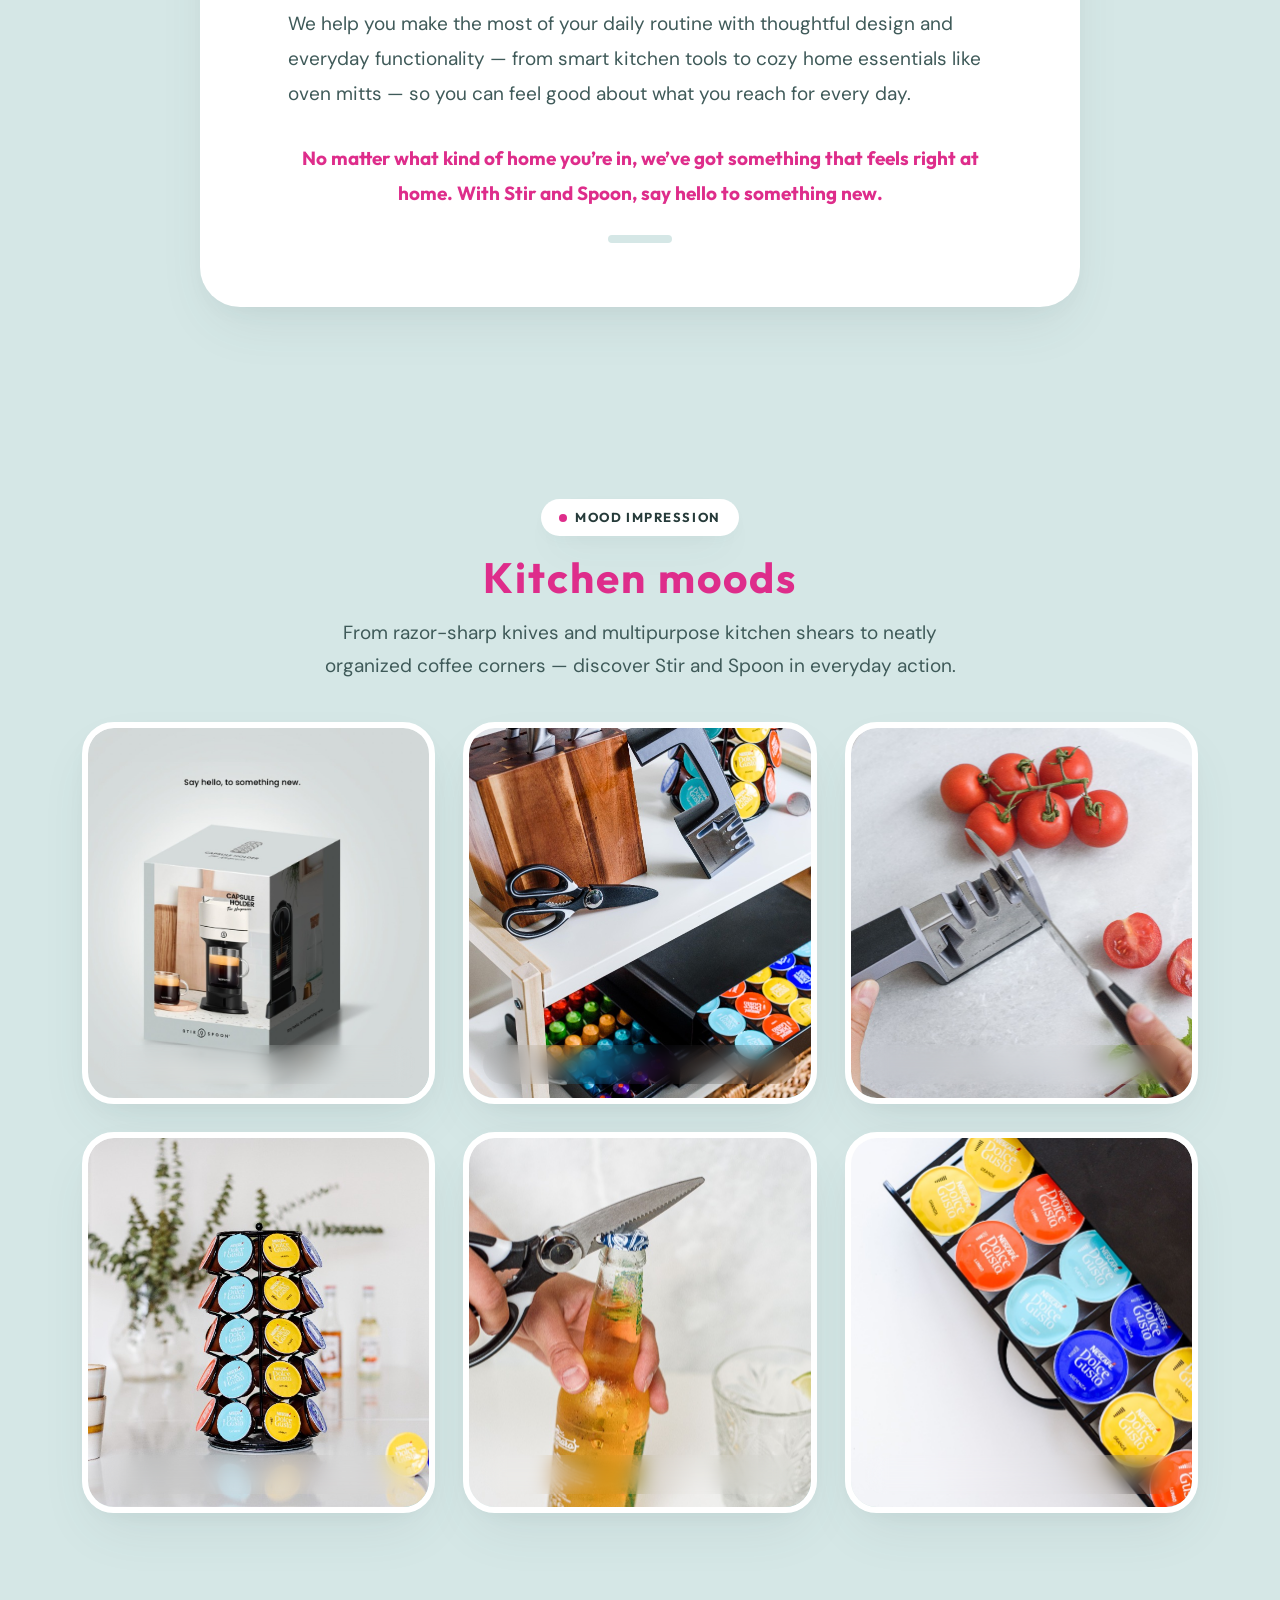
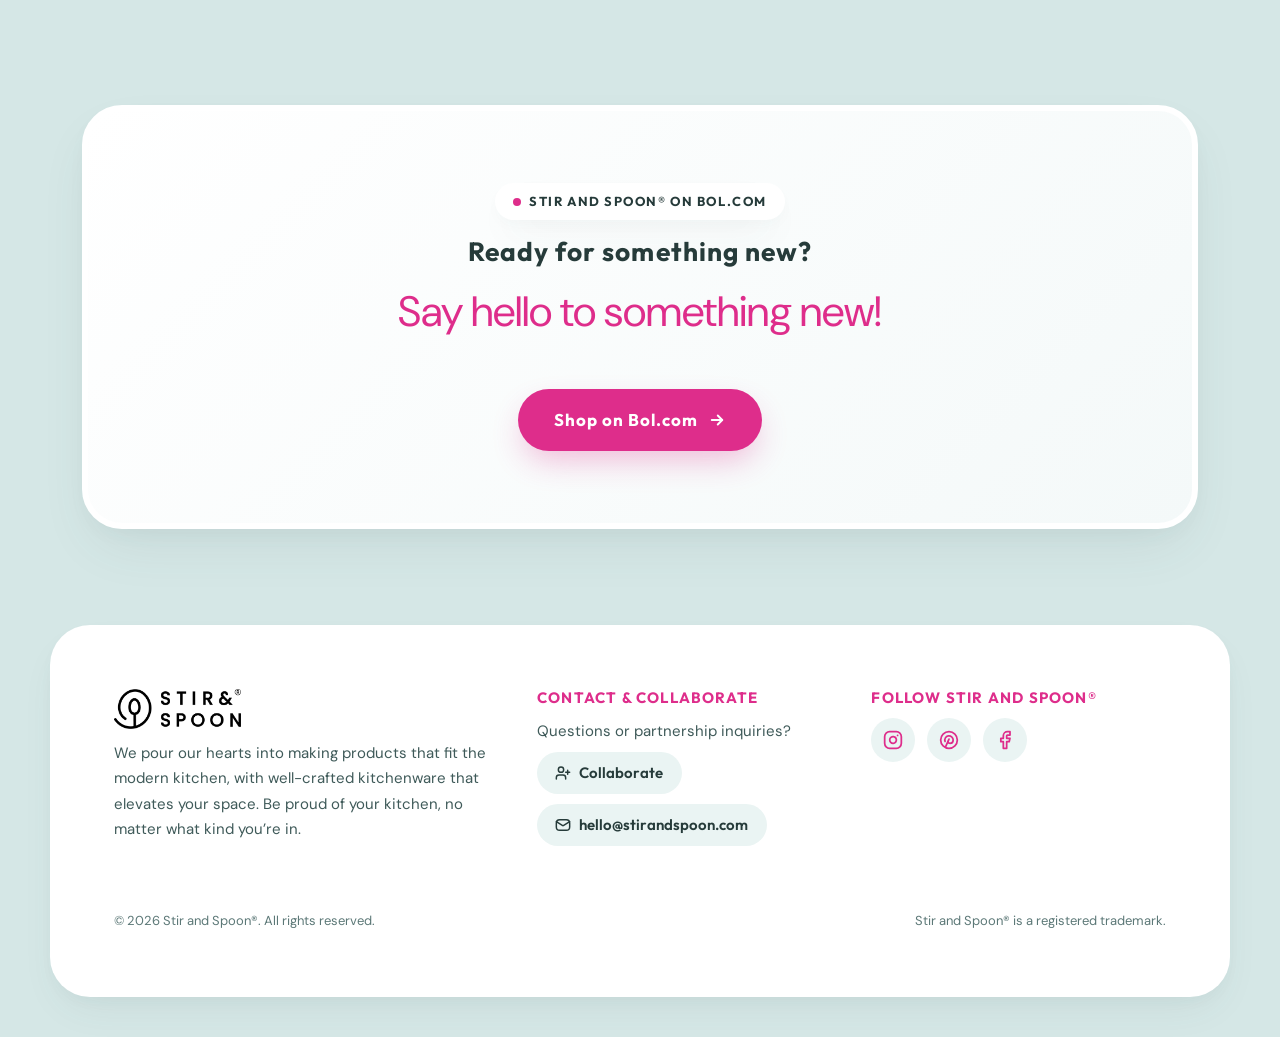
==== commit ad3ab7a9: "Use official black logo consistently across all sections and pages" ====
--- a/index.html
+++ b/index.html
@@ -111,7 +111,7 @@
           <div class="hero-logo-wrap">
             <div class="brand-logo brand-logo--hero">
               <img
-                src="assets/logo-hero.svg"
+                src="assets/logo.svg"
                 alt="Stir and Spoon®"
                 class="brand-logo-img"
                 data-logo-img
--- a/style.css
+++ b/style.css
@@ -52,9 +52,9 @@
   --fs-xl: clamp(1.85rem, 3.5vw, 2.65rem);
   --fs-hero: clamp(2.25rem, 5vw, 3.6rem);
 
-  /* Logo Sizing (Standard stacked logo in header/footer, horizontal pink logo in hero) */
+  /* Logo Sizing (Official Stir and Spoon® Logo across all sections) */
   --logo-height-header: 42px;
-  --logo-height-hero: 58px;
+  --logo-height-hero: 72px;
   --logo-height-footer: 40px;
 
   /* Spacing Scale */
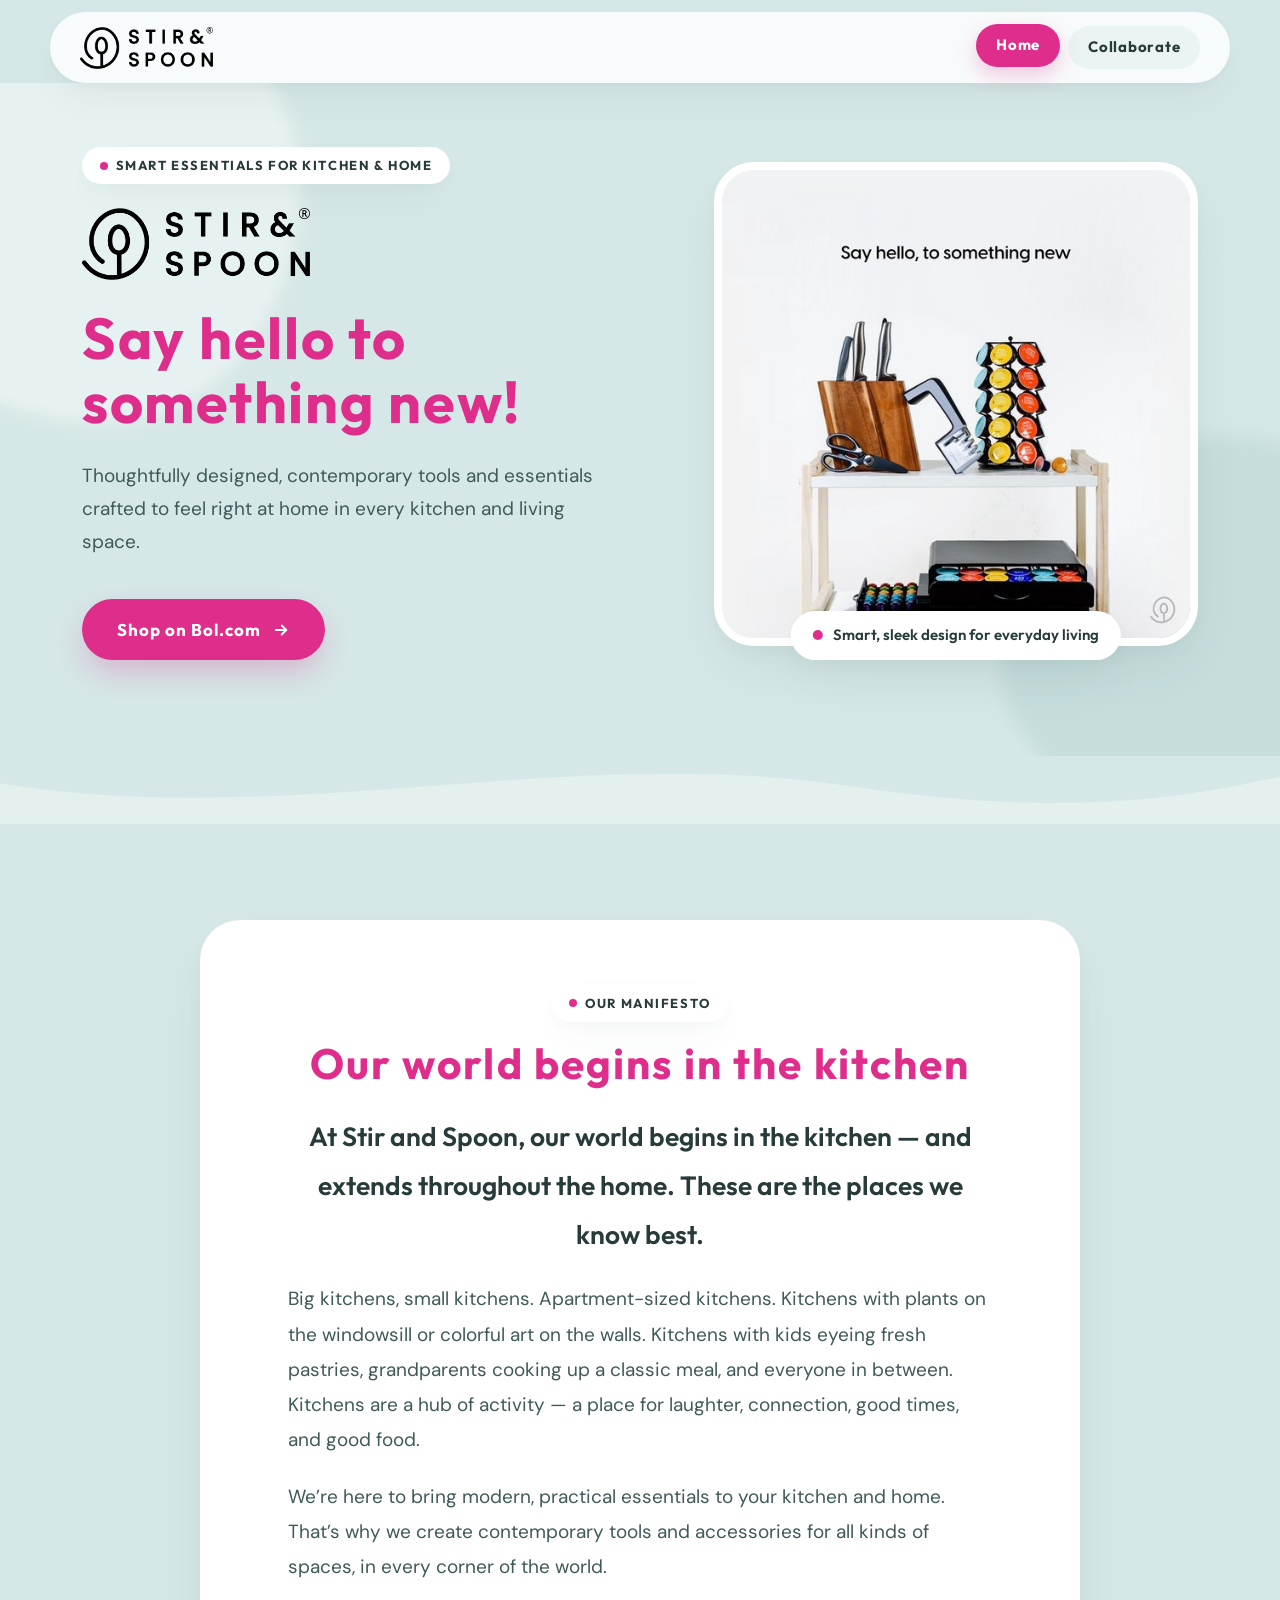
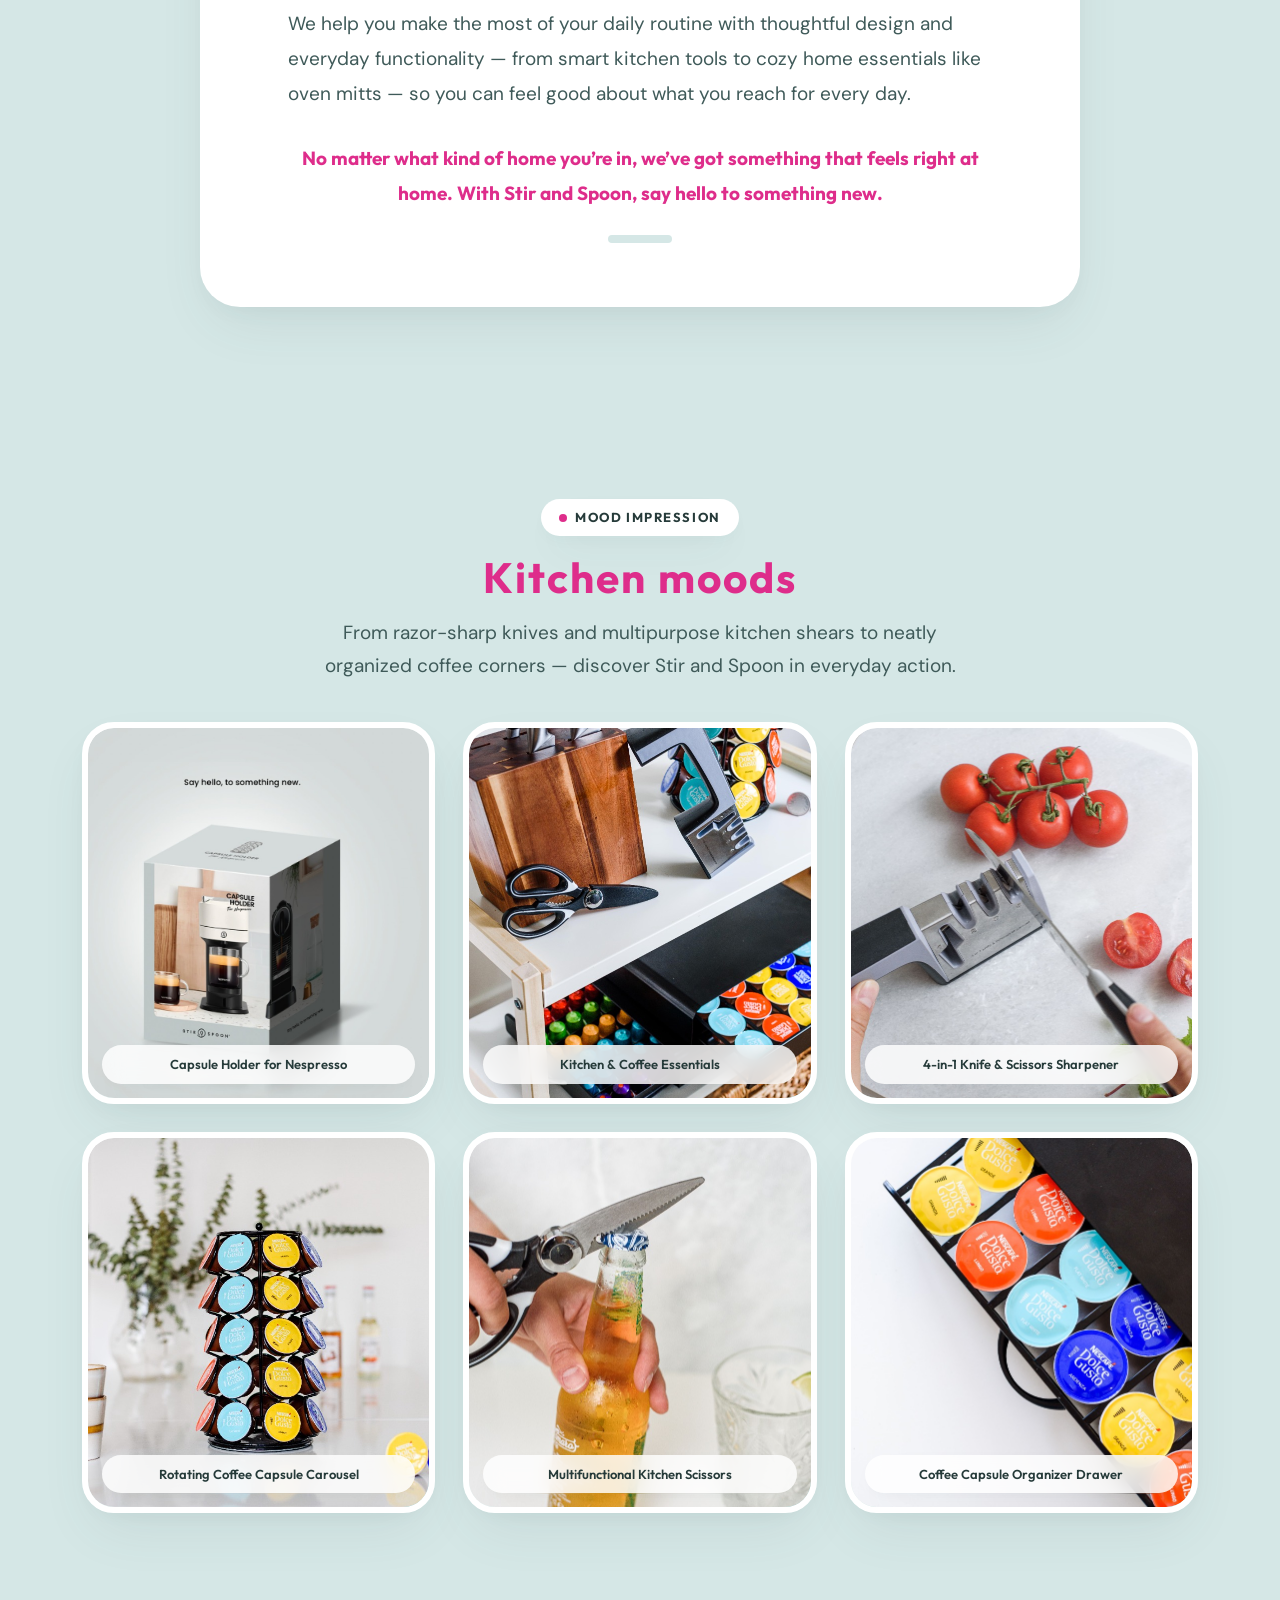
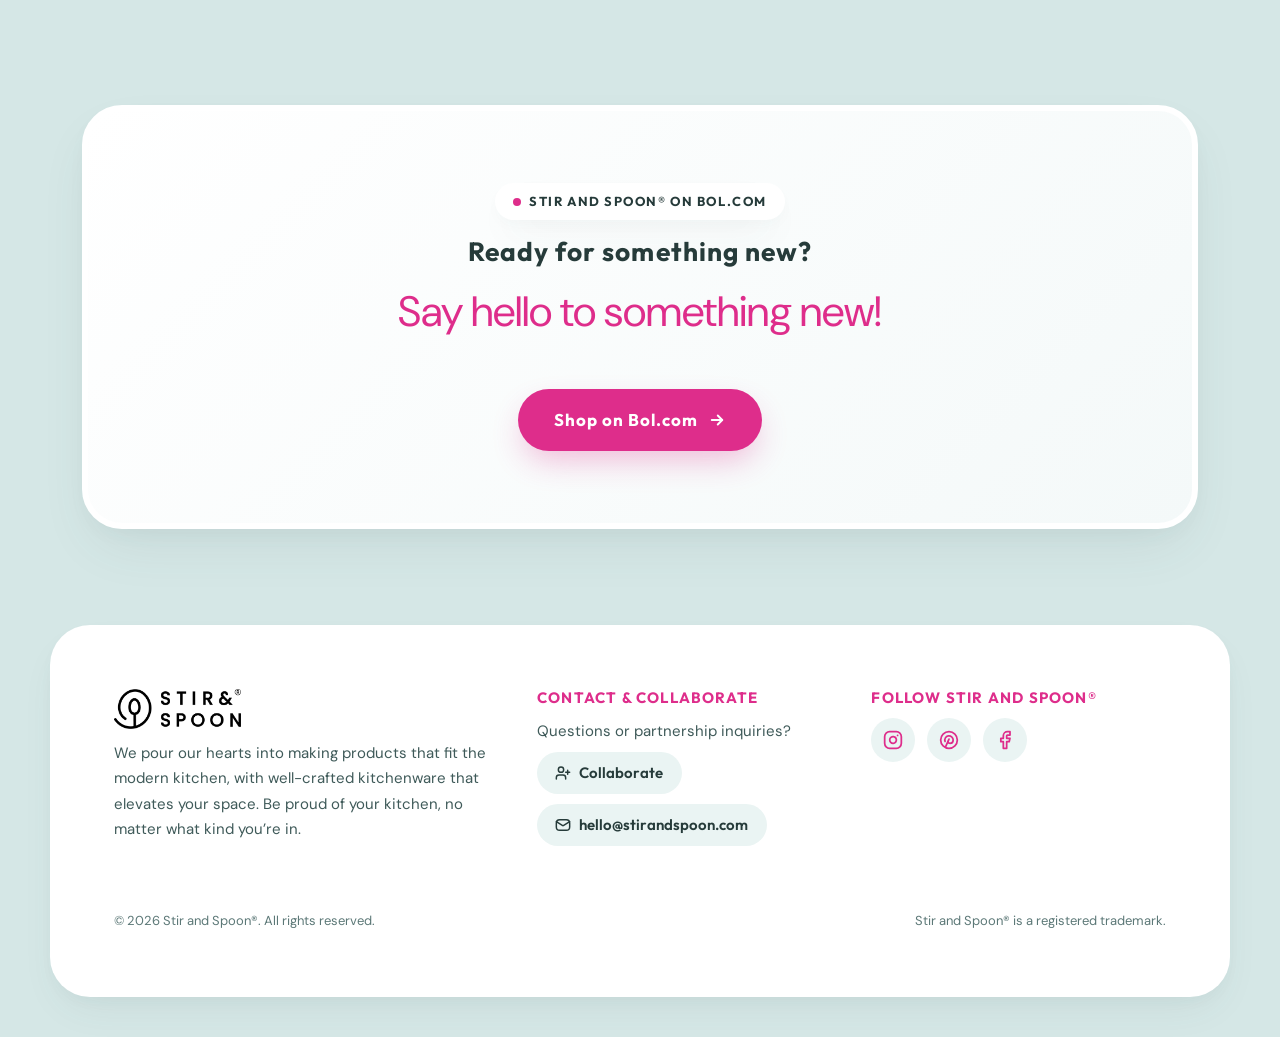
==== commit 2a873c46: "Update favicon with transparent background" ====
--- a/index.html
+++ b/index.html
@@ -21,10 +21,11 @@
   />
   <meta property="og:image" content="assets/photos/hero-foto.jpg" />
 
-  <!-- Favicon & App Icons -->
-  <link rel="icon" type="image/png" sizes="192x192" href="assets/favicon.png" />
-  <link rel="shortcut icon" href="favicon.ico" />
-  <link rel="apple-touch-icon" sizes="180x180" href="assets/apple-touch-icon.png" />
+  <!-- Favicon & App Icons (Transparent Background) -->
+  <link rel="icon" type="image/svg+xml" href="assets/favicon.svg?v=2" />
+  <link rel="icon" type="image/png" sizes="192x192" href="assets/favicon.png?v=2" />
+  <link rel="shortcut icon" href="favicon.ico?v=2" />
+  <link rel="apple-touch-icon" sizes="180x180" href="assets/apple-touch-icon.png?v=2" />
 
   <!-- Google Fonts: Outfit (Geometric Headings & Wordmark) + DM Sans (Body) -->
   <link rel="preconnect" href="https://fonts.googleapis.com" />
